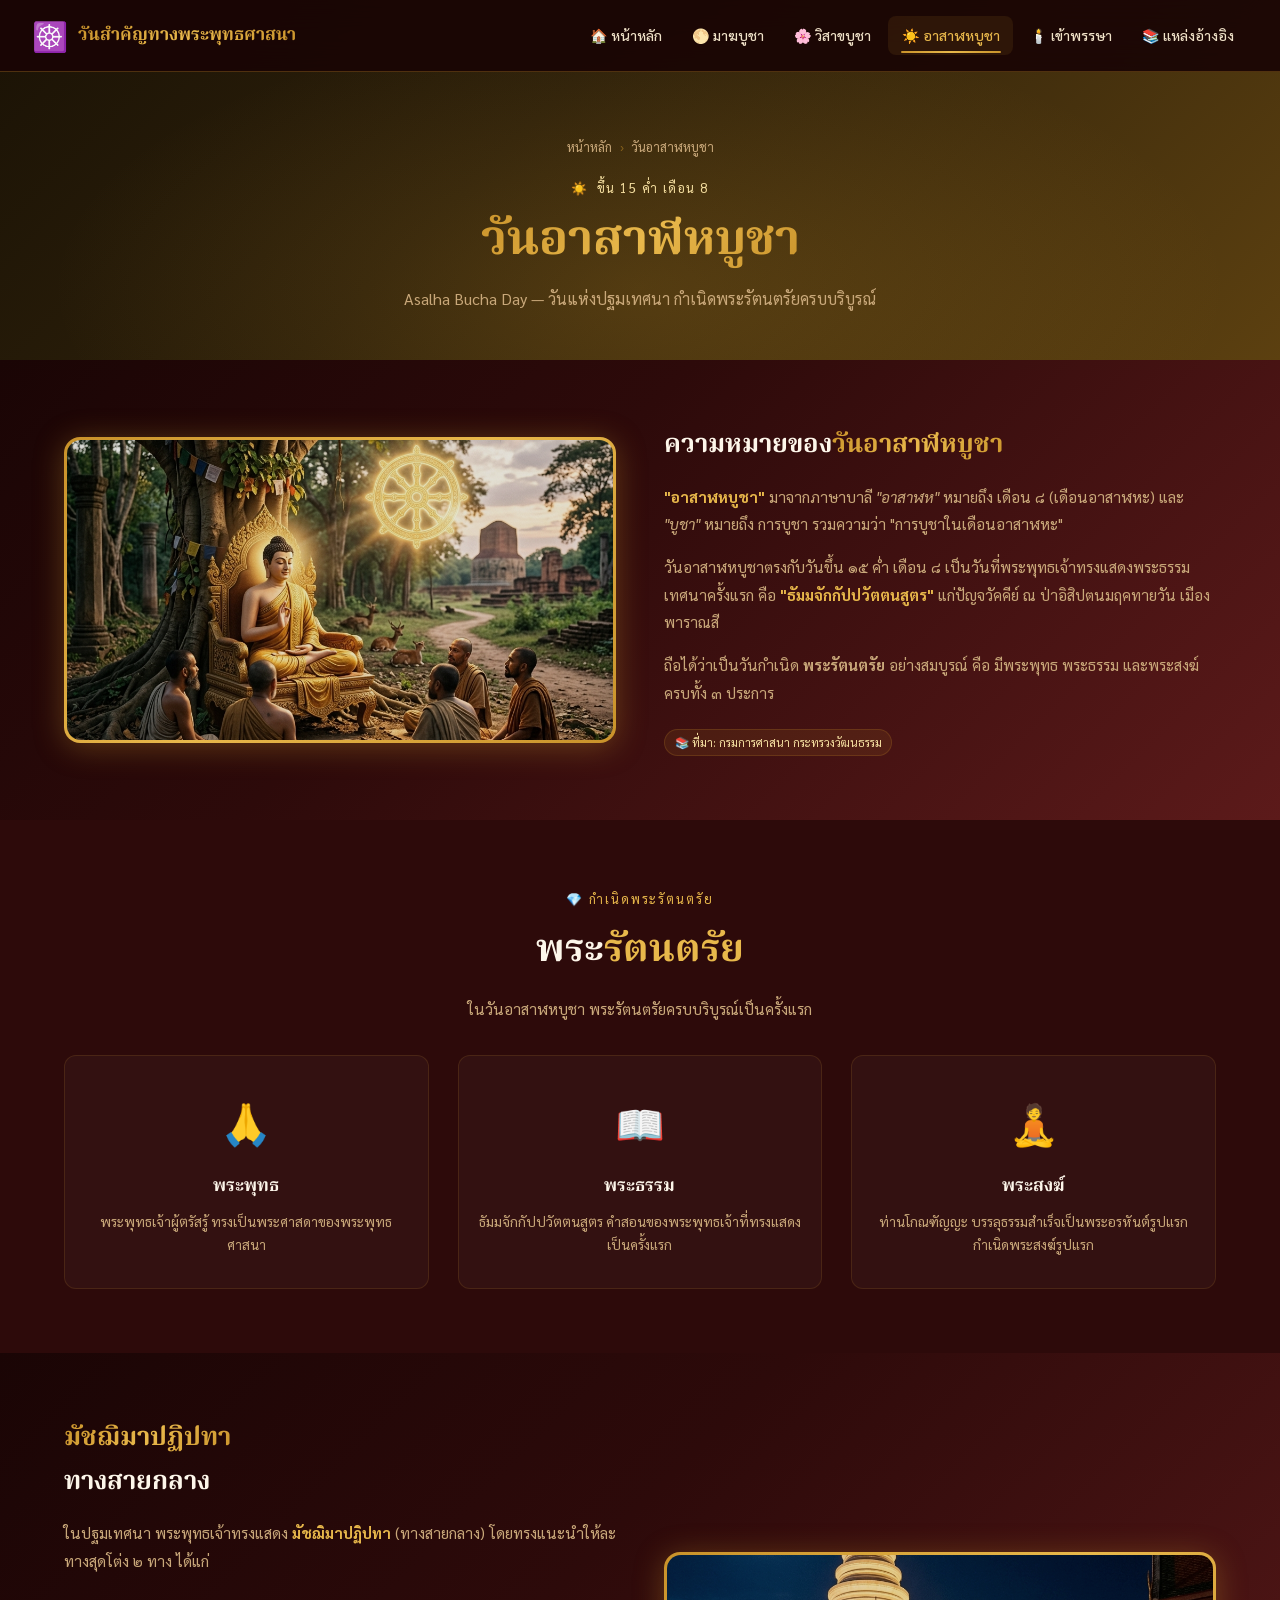
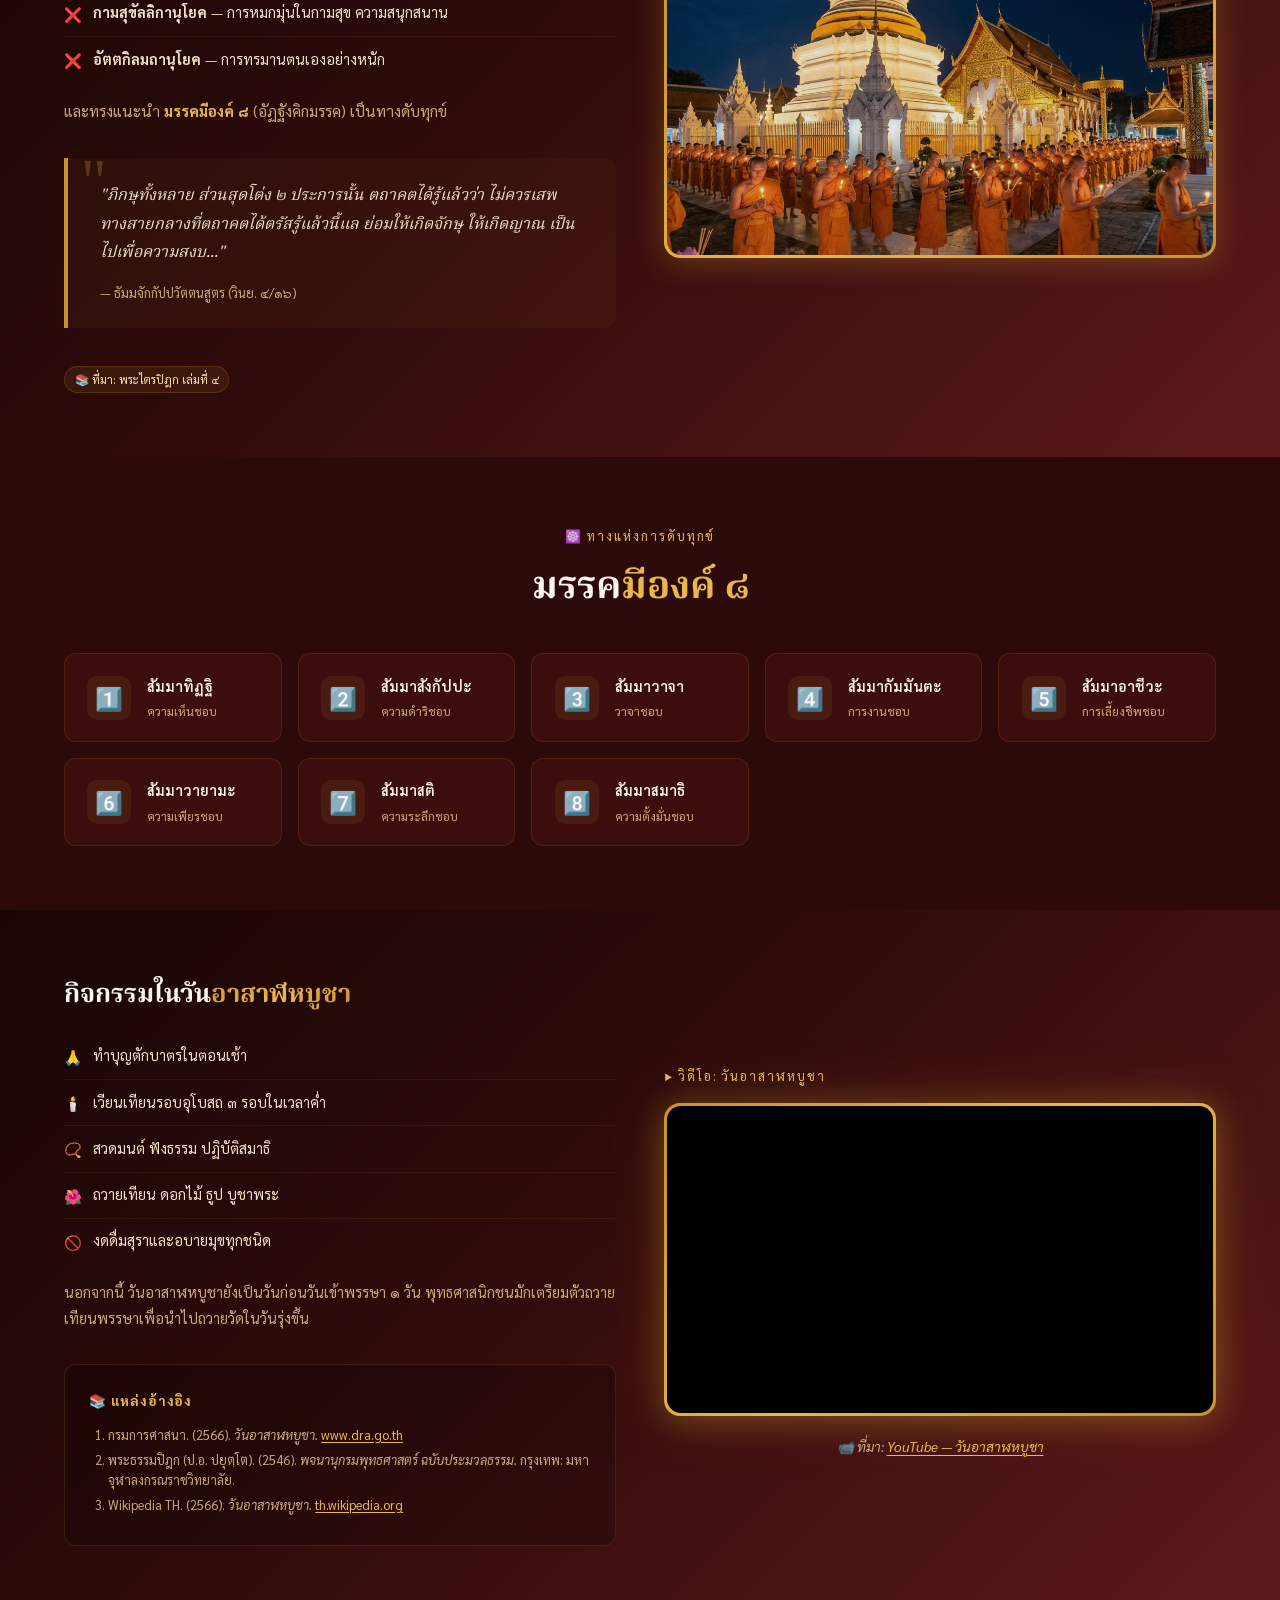
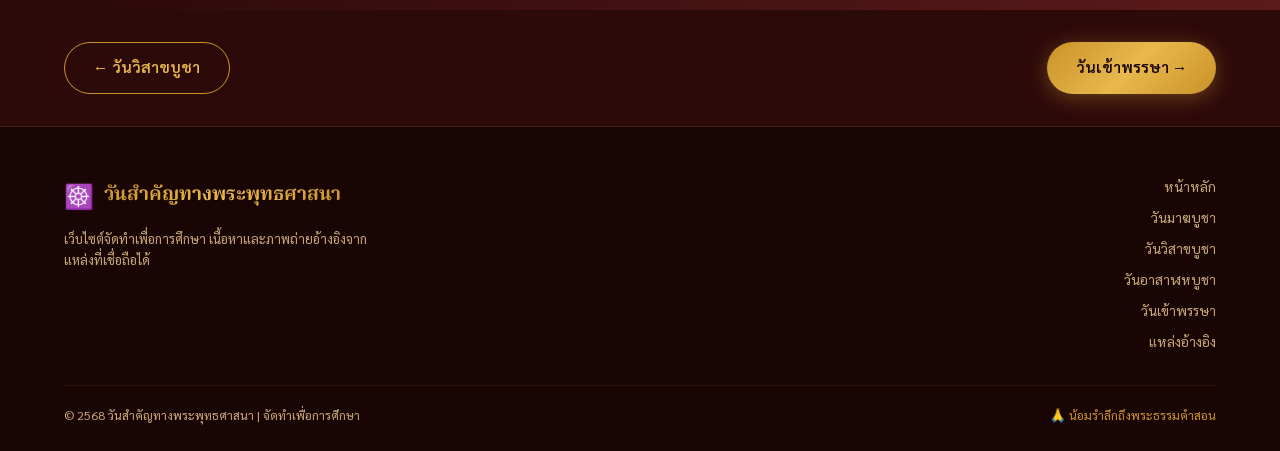
==== asalha.html @ 029b0c4a "Add files via upload" ====
<!DOCTYPE html>
<html lang="th">
<head>
  <meta charset="UTF-8" />
  <meta name="viewport" content="width=device-width, initial-scale=1.0" />
  <title>วันอาสาฬหบูชา | วันสำคัญทางพระพุทธศาสนา</title>
  <meta name="description" content="วันอาสาฬหบูชา ตรงกับวันขึ้น 15 ค่ำ เดือน 8 วันที่พระพุทธเจ้าทรงแสดงปฐมเทศนาธัมมจักกัปปวัตตนสูตร แก่ปัญจวัคคีย์" />
  <link rel="icon" href="data:image/svg+xml,<svg xmlns='http://www.w3.org/2000/svg' viewBox='0 0 100 100'><text y='.9em' font-size='90'>☀️</text></svg>" />
  <link rel="stylesheet" href="css/style.css" />
  <link rel="preconnect" href="https://fonts.googleapis.com" />
  <link rel="preconnect" href="https://fonts.gstatic.com" crossorigin />
</head>
<body>

<!-- NAVBAR -->
<nav class="navbar" role="navigation" aria-label="เมนูหลัก">
  <div class="nav-brand">
    <span class="dharma-wheel" aria-hidden="true">☸️</span>
    <span class="brand-text">วันสำคัญทางพระพุทธศาสนา</span>
  </div>
  <ul class="nav-menu" id="navMenu" role="menubar">
    <li class="nav-item" role="none"><a href="index.html" role="menuitem">🏠 หน้าหลัก</a></li>
    <li class="nav-item" role="none"><a href="makha.html" role="menuitem">🌕 มาฆบูชา</a></li>
    <li class="nav-item" role="none"><a href="visakha.html" role="menuitem">🌸 วิสาขบูชา</a></li>
    <li class="nav-item" role="none"><a href="asalha.html" role="menuitem">☀️ อาสาฬหบูชา</a></li>
    <li class="nav-item" role="none"><a href="khao-phansa.html" role="menuitem">🕯️ เข้าพรรษา</a></li>
    <li class="nav-item" role="none"><a href="references.html" role="menuitem">📚 แหล่งอ้างอิง</a></li>
  </ul>
  <button class="nav-toggle" id="navToggle" aria-label="เปิด/ปิดเมนู" aria-expanded="false" aria-controls="navMenu">
    <span></span><span></span><span></span>
  </button>
</nav>

<!-- PAGE HERO -->
<header class="page-hero" aria-label="วันอาสาฬหบูชา">
  <div class="page-hero-bg" style="background:linear-gradient(135deg,#1a1205 0%,#2d200a 40%,#5c4010 100%);"></div>
  <div class="hero-particles" aria-hidden="true"></div>
  <div class="page-hero-content">
    <nav class="breadcrumb" aria-label="เส้นทางนำทาง">
      <a href="index.html">หน้าหลัก</a>
      <span class="sep" aria-hidden="true">›</span>
      <span>วันอาสาฬหบูชา</span>
    </nav>
    <div class="page-hero-eyebrow">
      <span>☀️</span> ขึ้น 15 ค่ำ เดือน 8
    </div>
    <h1 class="page-hero-title">
      <span class="gold-text">วันอาสาฬหบูชา</span>
    </h1>
    <p class="page-hero-desc">
      Asalha Bucha Day — วันแห่งปฐมเทศนา กำเนิดพระรัตนตรัยครบบริบูรณ์
    </p>
  </div>
</header>

<main>
<!-- SECTION 1: ความหมาย -->
<section class="content-section" id="meaning" aria-labelledby="h2-meaning">
  <div class="container">
    <div class="two-col">
      <div class="content-image-frame fade-in">
        <img
          src="images/asalha.png"
          alt="พระสงฆ์วันอาสาฬหบูชา"
          loading="lazy"
        />
      </div>
      <div class="content-text fade-in">
        <h2 id="h2-meaning">ความหมายของ<span class="gold-text">วันอาสาฬหบูชา</span></h2>
        <p>
          <strong style="color:var(--gold-light);">"อาสาฬหบูชา"</strong> มาจากภาษาบาลี
          <em>"อาสาฬห"</em> หมายถึง เดือน ๘ (เดือนอาสาฬหะ) และ <em>"บูชา"</em> หมายถึง การบูชา
          รวมความว่า "การบูชาในเดือนอาสาฬหะ"
        </p>
        <p>
          วันอาสาฬหบูชาตรงกับวันขึ้น ๑๕ ค่ำ เดือน ๘ เป็นวันที่พระพุทธเจ้าทรงแสดงพระธรรมเทศนาครั้งแรก
          คือ <strong style="color:var(--gold-light);">"ธัมมจักกัปปวัตตนสูตร"</strong>
          แก่ปัญจวัคคีย์ ณ ป่าอิสิปตนมฤคทายวัน เมืองพาราณสี
        </p>
        <p>
          ถือได้ว่าเป็นวันกำเนิด <strong>พระรัตนตรัย</strong> อย่างสมบูรณ์ คือ
          มีพระพุทธ พระธรรม และพระสงฆ์ ครบทั้ง ๓ ประการ
        </p>
        <span class="source-tag">📚 ที่มา: กรมการศาสนา กระทรวงวัฒนธรรม</span>
      </div>
    </div>
  </div>
</section>

<!-- SECTION 2: รัตนตรัย -->
<section class="content-section" id="ratana" aria-labelledby="h2-ratana">
  <div class="container">
    <div class="section-header fade-in" style="margin-bottom:2rem;">
      <span class="section-eyebrow">💎 กำเนิดพระรัตนตรัย</span>
      <h2 id="h2-ratana" class="section-title">พระ<span class="accent">รัตนตรัย</span></h2>
      <p class="section-desc">ในวันอาสาฬหบูชา พระรัตนตรัยครบบริบูรณ์เป็นครั้งแรก</p>
    </div>
    <div style="display:grid;grid-template-columns:repeat(auto-fit,minmax(220px,1fr));gap:1.8rem;">
      <div class="sig-item fade-in">
        <div class="sig-icon">🙏</div>
        <h3 style="font-family:'Noto Serif Thai',serif;color:var(--cream);font-size:1.1rem;margin:0.5rem 0;">พระพุทธ</h3>
        <p style="font-size:0.85rem;color:var(--text-muted);">พระพุทธเจ้าผู้ตรัสรู้ ทรงเป็นพระศาสดาของพระพุทธศาสนา</p>
      </div>
      <div class="sig-item fade-in">
        <div class="sig-icon">📖</div>
        <h3 style="font-family:'Noto Serif Thai',serif;color:var(--cream);font-size:1.1rem;margin:0.5rem 0;">พระธรรม</h3>
        <p style="font-size:0.85rem;color:var(--text-muted);">ธัมมจักกัปปวัตตนสูตร คำสอนของพระพุทธเจ้าที่ทรงแสดงเป็นครั้งแรก</p>
      </div>
      <div class="sig-item fade-in">
        <div class="sig-icon">🧘</div>
        <h3 style="font-family:'Noto Serif Thai',serif;color:var(--cream);font-size:1.1rem;margin:0.5rem 0;">พระสงฆ์</h3>
        <p style="font-size:0.85rem;color:var(--text-muted);">ท่านโกณฑัญญะ บรรลุธรรมสำเร็จเป็นพระอรหันต์รูปแรก กำเนิดพระสงฆ์รูปแรก</p>
      </div>
    </div>
  </div>
</section>

<!-- SECTION 3: มัชฌิมาปฏิปทา -->
<section class="content-section" id="middle-path" aria-labelledby="h2-middle">
  <div class="container">
    <div class="two-col reverse">
      <div class="content-image-frame fade-in">
        <img
          src="images/makha.png"
          alt="ธัมมจักกัปปวัตตนสูตร"
          loading="lazy"
        />
      </div>
      <div class="content-text fade-in">
        <h2 id="h2-middle"><span class="gold-text">มัชฌิมาปฏิปทา</span><br/>ทางสายกลาง</h2>
        <p>
          ในปฐมเทศนา พระพุทธเจ้าทรงแสดง <strong style="color:var(--gold-light);">มัชฌิมาปฏิปทา</strong>
          (ทางสายกลาง) โดยทรงแนะนำให้ละทางสุดโต่ง ๒ ทาง ได้แก่
        </p>
        <ul class="info-list">
          <li>
            <span class="bullet">❌</span>
            <span><strong>กามสุขัลลิกานุโยค</strong> — การหมกมุ่นในกามสุข ความสนุกสนาน</span>
          </li>
          <li>
            <span class="bullet">❌</span>
            <span><strong>อัตตกิลมถานุโยค</strong> — การทรมานตนเองอย่างหนัก</span>
          </li>
        </ul>
        <p>และทรงแนะนำ <strong style="color:var(--gold-light);">มรรคมีองค์ ๘</strong> (อัฏฐังคิกมรรค) เป็นทางดับทุกข์</p>
        <div class="quote-block">
          <em>"ภิกษุทั้งหลาย ส่วนสุดโต่ง ๒ ประการนั้น ตถาคตได้รู้แล้วว่า ไม่ควรเสพ
          ทางสายกลางที่ตถาคตได้ตรัสรู้แล้วนี้แล ย่อมให้เกิดจักษุ ให้เกิดญาณ เป็นไปเพื่อความสงบ..."</em>
          <span class="quote-source">— ธัมมจักกัปปวัตตนสูตร (วินย. ๔/๑๖)</span>
        </div>
        <span class="source-tag">📚 ที่มา: พระไตรปิฎก เล่มที่ ๔</span>
      </div>
    </div>
  </div>
</section>

<!-- SECTION 4: มรรค 8 -->
<section class="content-section" id="eightfold" aria-labelledby="h2-eightfold">
  <div class="container">
    <div class="section-header fade-in" style="margin-bottom:2rem;">
      <span class="section-eyebrow">☸️ ทางแห่งการดับทุกข์</span>
      <h2 id="h2-eightfold" class="section-title">มรรค<span class="accent">มีองค์ ๘</span></h2>
    </div>
    <div style="display:grid;grid-template-columns:repeat(auto-fit,minmax(200px,1fr));gap:1rem;">
      <div class="link-card fade-in"><div class="link-icon">1️⃣</div><div class="link-info"><div class="link-title">สัมมาทิฏฐิ</div><div class="link-url">ความเห็นชอบ</div></div></div>
      <div class="link-card fade-in"><div class="link-icon">2️⃣</div><div class="link-info"><div class="link-title">สัมมาสังกัปปะ</div><div class="link-url">ความดำริชอบ</div></div></div>
      <div class="link-card fade-in"><div class="link-icon">3️⃣</div><div class="link-info"><div class="link-title">สัมมาวาจา</div><div class="link-url">วาจาชอบ</div></div></div>
      <div class="link-card fade-in"><div class="link-icon">4️⃣</div><div class="link-info"><div class="link-title">สัมมากัมมันตะ</div><div class="link-url">การงานชอบ</div></div></div>
      <div class="link-card fade-in"><div class="link-icon">5️⃣</div><div class="link-info"><div class="link-title">สัมมาอาชีวะ</div><div class="link-url">การเลี้ยงชีพชอบ</div></div></div>
      <div class="link-card fade-in"><div class="link-icon">6️⃣</div><div class="link-info"><div class="link-title">สัมมาวายามะ</div><div class="link-url">ความเพียรชอบ</div></div></div>
      <div class="link-card fade-in"><div class="link-icon">7️⃣</div><div class="link-info"><div class="link-title">สัมมาสติ</div><div class="link-url">ความระลึกชอบ</div></div></div>
      <div class="link-card fade-in"><div class="link-icon">8️⃣</div><div class="link-info"><div class="link-title">สัมมาสมาธิ</div><div class="link-url">ความตั้งมั่นชอบ</div></div></div>
    </div>
  </div>
</section>

<!-- SECTION 5: กิจกรรม + วิดีโอ -->
<section class="content-section" id="activities" aria-labelledby="h2-activities">
  <div class="container">
    <div class="two-col">
      <div class="content-text fade-in">
        <h2 id="h2-activities">กิจกรรมในวัน<span class="gold-text">อาสาฬหบูชา</span></h2>
        <ul class="info-list">
          <li><span class="bullet">🙏</span><span>ทำบุญตักบาตรในตอนเช้า</span></li>
          <li><span class="bullet">🕯️</span><span>เวียนเทียนรอบอุโบสถ ๓ รอบในเวลาค่ำ</span></li>
          <li><span class="bullet">📿</span><span>สวดมนต์ ฟังธรรม ปฏิบัติสมาธิ</span></li>
          <li><span class="bullet">🌺</span><span>ถวายเทียน ดอกไม้ ธูป บูชาพระ</span></li>
          <li><span class="bullet">🚫</span><span>งดดื่มสุราและอบายมุขทุกชนิด</span></li>
        </ul>
        <p style="color:var(--text-muted);font-size:0.9rem;margin-top:1rem;">
          นอกจากนี้ วันอาสาฬหบูชายังเป็นวันก่อนวันเข้าพรรษา ๑ วัน
          พุทธศาสนิกชนมักเตรียมตัวถวายเทียนพรรษาเพื่อนำไปถวายวัดในวันรุ่งขึ้น
        </p>
        <div class="references-box">
          <h4>📚 แหล่งอ้างอิง</h4>
          <ol>
            <li>กรมการศาสนา. (2566). <em>วันอาสาฬหบูชา.</em> <a href="https://www.dra.go.th" target="_blank">www.dra.go.th</a></li>
            <li>พระธรรมปิฎก (ป.อ. ปยุตฺโต). (2546). <em>พจนานุกรมพุทธศาสตร์ ฉบับประมวลธรรม.</em> กรุงเทพ: มหาจุฬาลงกรณราชวิทยาลัย.</li>
            <li>Wikipedia TH. (2566). <em>วันอาสาฬหบูชา.</em> <a href="https://th.wikipedia.org/wiki/วันอาสาฬหบูชา" target="_blank">th.wikipedia.org</a></li>
          </ol>
        </div>
      </div>
      <div class="fade-in">
        <div class="section-eyebrow" style="text-align:center;margin-bottom:1rem;">▶ วิดีโอ: วันอาสาฬหบูชา</div>
        <div class="video-frame-outer">
          <div class="video-frame-inner">
            <iframe
              id="asalha-video"
              src="https://www.youtube.com/embed/V_CxRFPF0Dk"
              title="วันอาสาฬหบูชา ปฐมเทศนา ธัมมจักกัปปวัตตนสูตร"
              allow="accelerometer; autoplay; clipboard-write; encrypted-media; gyroscope; picture-in-picture"
              allowfullscreen
              loading="lazy"
            ></iframe>
          </div>
        </div>
        <p class="video-caption">📹 ที่มา: <a href="https://www.youtube.com/results?search_query=วันอาสาฬหบูชา" target="_blank">YouTube — วันอาสาฬหบูชา</a></p>
      </div>
    </div>
  </div>
</section>
</main>

<!-- NAV BUTTONS -->
<div style="padding:2rem 0;background:var(--maroon-dark);">
  <div class="container" style="display:flex;justify-content:space-between;flex-wrap:wrap;gap:1rem;">
    <a href="visakha.html" class="btn btn-outline" id="btn-prev-visakha">← วันวิสาขบูชา</a>
    <a href="khao-phansa.html" class="btn btn-gold" id="btn-next-khao">วันเข้าพรรษา →</a>
  </div>
</div>

<!-- FOOTER -->
<footer class="footer" role="contentinfo">
  <div class="container">
    <div class="footer-content">
      <div class="footer-brand">
        <div class="nav-brand" style="margin-bottom:0.8rem;">
          <span style="font-size:1.5rem;">☸️</span>
          <span class="brand-text">วันสำคัญทางพระพุทธศาสนา</span>
        </div>
        <p>เว็บไซต์จัดทำเพื่อการศึกษา เนื้อหาและภาพถ่ายอ้างอิงจากแหล่งที่เชื่อถือได้</p>
      </div>
      <nav class="footer-links" aria-label="ลิงก์ท้ายหน้า">
        <a href="index.html">หน้าหลัก</a>
        <a href="makha.html">วันมาฆบูชา</a>
        <a href="visakha.html">วันวิสาขบูชา</a>
        <a href="asalha.html">วันอาสาฬหบูชา</a>
        <a href="khao-phansa.html">วันเข้าพรรษา</a>
        <a href="references.html">แหล่งอ้างอิง</a>
      </nav>
    </div>
    <div class="footer-bottom">
      <p>© 2568 วันสำคัญทางพระพุทธศาสนา | จัดทำเพื่อการศึกษา</p>
      <p style="color:var(--gold-primary);">🙏 น้อมรำลึกถึงพระธรรมคำสอน</p>
    </div>
  </div>
</footer>

<script src="js/main.js"></script>
</body>
</html>
---- css/style.css ----
/* ============================================================
   วันสำคัญทางพระพุทธศาสนา - Main Stylesheet
   Design System: Buddhist Gold & Deep Maroon Theme
   ============================================================ */

@import url('https://fonts.googleapis.com/css2?family=Sarabun:wght@300;400;500;600;700;800&family=Noto+Serif+Thai:wght@300;400;600;700&display=swap');

/* ---- CSS Variables / Design Tokens ---- */
:root {
  --gold-primary: #c9922a;
  --gold-light: #e8b84b;
  --gold-pale: #f5dfa0;
  --gold-shine: #fdefc3;
  --maroon-deep: #1a0505;
  --maroon-dark: #2d0a0a;
  --maroon-mid: #5c1a1a;
  --maroon-soft: #8b3a3a;
  --cream: #fdf6ea;
  --cream-dark: #f0e2c8;
  --text-light: #fdf6ea;
  --text-muted: #c9a87a;
  --text-dark: #1a0505;
  --shadow-gold: 0 4px 30px rgba(201, 146, 42, 0.35);
  --shadow-deep: 0 8px 40px rgba(0,0,0,0.6);
  --gradient-main: linear-gradient(135deg, #1a0505 0%, #2d0a0a 40%, #5c1a1a 100%);
  --gradient-gold: linear-gradient(135deg, #c9922a 0%, #e8b84b 50%, #c9922a 100%);
  --gradient-hero: linear-gradient(180deg, rgba(26,5,5,0.7) 0%, rgba(26,5,5,0.95) 100%);
  --border-radius: 12px;
  --transition: all 0.35s cubic-bezier(0.4, 0, 0.2, 1);
  --nav-height: 72px;
}

/* ---- Reset & Base ---- */
*, *::before, *::after { box-sizing: border-box; margin: 0; padding: 0; }

html { scroll-behavior: smooth; font-size: 16px; }

body {
  font-family: 'Sarabun', sans-serif;
  background: var(--maroon-deep);
  color: var(--text-light);
  line-height: 1.7;
  overflow-x: hidden;
}

a { text-decoration: none; color: inherit; transition: var(--transition); }
img { max-width: 100%; height: auto; display: block; }
ul { list-style: none; }

/* ---- Scrollbar ---- */
::-webkit-scrollbar { width: 8px; }
::-webkit-scrollbar-track { background: var(--maroon-dark); }
::-webkit-scrollbar-thumb { background: var(--gold-primary); border-radius: 4px; }
::-webkit-scrollbar-thumb:hover { background: var(--gold-light); }

/* ============================================================
   NAVBAR
   ============================================================ */
.navbar {
  position: fixed;
  top: 0; left: 0; right: 0;
  height: var(--nav-height);
  z-index: 1000;
  background: rgba(26, 5, 5, 0.92);
  backdrop-filter: blur(16px);
  border-bottom: 1px solid rgba(201, 146, 42, 0.3);
  display: flex;
  align-items: center;
  padding: 0 2rem;
  transition: var(--transition);
}

.navbar.scrolled {
  background: rgba(20, 3, 3, 0.98);
  box-shadow: 0 4px 20px rgba(0,0,0,0.5);
}

.nav-brand {
  display: flex;
  align-items: center;
  gap: 0.6rem;
  margin-right: auto;
}

.nav-brand .dharma-wheel {
  font-size: 1.8rem;
  animation: spinWheel 12s linear infinite;
  display: inline-block;
}

@keyframes spinWheel {
  from { transform: rotate(0deg); }
  to   { transform: rotate(360deg); }
}

.nav-brand .brand-text {
  font-family: 'Noto Serif Thai', serif;
  font-size: 1.1rem;
  font-weight: 700;
  background: var(--gradient-gold);
  -webkit-background-clip: text;
  -webkit-text-fill-color: transparent;
  background-clip: text;
  white-space: nowrap;
}

.nav-menu {
  display: flex;
  align-items: center;
  gap: 0.2rem;
}

.nav-item a {
  display: flex;
  align-items: center;
  gap: 0.4rem;
  padding: 0.5rem 0.85rem;
  border-radius: 8px;
  font-size: 0.88rem;
  font-weight: 500;
  color: var(--cream-dark);
  position: relative;
  white-space: nowrap;
}

.nav-item a::after {
  content: '';
  position: absolute;
  bottom: 2px; left: 50%; right: 50%;
  height: 2px;
  background: var(--gradient-gold);
  border-radius: 2px;
  transition: var(--transition);
}

.nav-item a:hover, .nav-item a.active {
  color: var(--gold-light);
  background: rgba(201, 146, 42, 0.1);
}

.nav-item a:hover::after, .nav-item a.active::after {
  left: 10%; right: 10%;
}

/* Hamburger */
.nav-toggle {
  display: none;
  flex-direction: column;
  gap: 5px;
  cursor: pointer;
  padding: 4px;
  margin-left: 1rem;
}
.nav-toggle span {
  display: block;
  width: 24px; height: 2px;
  background: var(--gold-light);
  border-radius: 2px;
  transition: var(--transition);
}

/* ============================================================
   HERO SECTION
   ============================================================ */
.hero {
  min-height: 100vh;
  display: flex;
  flex-direction: column;
  align-items: center;
  justify-content: center;
  position: relative;
  overflow: hidden;
  padding-top: var(--nav-height);
  text-align: center;
}

.hero-bg {
  position: absolute;
  inset: 0;
  background: var(--gradient-main);
  z-index: 0;
}

/* Animated lotus petals background */
.hero-particles {
  position: absolute;
  inset: 0;
  overflow: hidden;
  pointer-events: none;
  z-index: 1;
}

.particle {
  position: absolute;
  font-size: 1.2rem;
  opacity: 0;
  animation: floatParticle linear infinite;
}

@keyframes floatParticle {
  0%   { opacity: 0; transform: translateY(100vh) rotate(0deg); }
  10%  { opacity: 0.6; }
  90%  { opacity: 0.3; }
  100% { opacity: 0; transform: translateY(-10vh) rotate(360deg); }
}

/* Gold glow rings */
.hero-glow {
  position: absolute;
  top: 50%; left: 50%;
  transform: translate(-50%, -50%);
  width: 600px; height: 600px;
  border-radius: 50%;
  background: radial-gradient(circle, rgba(201,146,42,0.15) 0%, transparent 70%);
  animation: pulseGlow 4s ease-in-out infinite;
  z-index: 1;
}

@keyframes pulseGlow {
  0%, 100% { transform: translate(-50%,-50%) scale(1); opacity: 0.7; }
  50%       { transform: translate(-50%,-50%) scale(1.15); opacity: 1; }
}

.hero-content {
  position: relative;
  z-index: 2;
  max-width: 820px;
  padding: 2rem 1.5rem;
}

.hero-badge {
  display: inline-flex;
  align-items: center;
  gap: 0.5rem;
  padding: 0.4rem 1.2rem;
  background: rgba(201,146,42,0.15);
  border: 1px solid rgba(201,146,42,0.4);
  border-radius: 50px;
  font-size: 0.82rem;
  color: var(--gold-pale);
  margin-bottom: 1.5rem;
  letter-spacing: 0.08em;
  animation: fadeInDown 1s ease both;
}

.hero-title {
  font-family: 'Noto Serif Thai', serif;
  font-size: clamp(2rem, 5vw, 3.8rem);
  font-weight: 700;
  line-height: 1.2;
  margin-bottom: 1rem;
  animation: fadeInUp 1s ease 0.2s both;
}

.hero-title .gold-text {
  background: var(--gradient-gold);
  -webkit-background-clip: text;
  -webkit-text-fill-color: transparent;
  background-clip: text;
}

.hero-subtitle {
  font-size: 1.1rem;
  color: var(--cream-dark);
  max-width: 600px;
  margin: 0 auto 2rem;
  opacity: 0.9;
  animation: fadeInUp 1s ease 0.4s both;
}

.hero-cta {
  display: flex;
  gap: 1rem;
  justify-content: center;
  flex-wrap: wrap;
  animation: fadeInUp 1s ease 0.6s both;
}

.btn {
  display: inline-flex;
  align-items: center;
  gap: 0.5rem;
  padding: 0.75rem 1.8rem;
  border-radius: 50px;
  font-size: 0.95rem;
  font-weight: 600;
  cursor: pointer;
  border: none;
  transition: var(--transition);
  font-family: 'Sarabun', sans-serif;
}

.btn-gold {
  background: var(--gradient-gold);
  color: var(--maroon-deep);
  box-shadow: 0 4px 20px rgba(201,146,42,0.4);
}

.btn-gold:hover {
  transform: translateY(-3px);
  box-shadow: 0 8px 30px rgba(201,146,42,0.6);
}

.btn-outline {
  background: transparent;
  color: var(--gold-light);
  border: 1.5px solid var(--gold-primary);
}

.btn-outline:hover {
  background: rgba(201,146,42,0.15);
  transform: translateY(-3px);
}

/* ============================================================
   VIDEO SECTION
   ============================================================ */
.video-section {
  padding: 4rem 0;
  background: linear-gradient(180deg, var(--maroon-deep) 0%, var(--maroon-dark) 100%);
  position: relative;
}

.video-section::before {
  content: '';
  display: block;
  width: 100%; height: 1px;
  background: linear-gradient(90deg, transparent, var(--gold-primary), transparent);
  margin-bottom: 3rem;
}

.section-header {
  text-align: center;
  margin-bottom: 2.5rem;
}

.section-eyebrow {
  display: inline-block;
  font-size: 0.8rem;
  letter-spacing: 0.15em;
  color: var(--gold-light);
  text-transform: uppercase;
  margin-bottom: 0.6rem;
}

.section-title {
  font-family: 'Noto Serif Thai', serif;
  font-size: clamp(1.5rem, 3.5vw, 2.4rem);
  font-weight: 700;
  color: var(--cream);
}

.section-title .accent { color: var(--gold-light); }

.section-desc {
  margin-top: 0.8rem;
  color: var(--text-muted);
  font-size: 0.95rem;
  max-width: 500px;
  margin-left: auto;
  margin-right: auto;
}

.video-frame-wrapper {
  max-width: 900px;
  margin: 0 auto;
  padding: 0 1.5rem;
}

.video-frame-outer {
  background: var(--gradient-gold);
  padding: 3px;
  border-radius: 16px;
  box-shadow: var(--shadow-gold), 0 0 60px rgba(201,146,42,0.2);
}

.video-frame-inner {
  background: #000;
  border-radius: 14px;
  overflow: hidden;
  position: relative;
  padding-bottom: 56.25%;
  height: 0;
}

.video-frame-inner iframe {
  position: absolute;
  top: 0; left: 0;
  width: 100%; height: 100%;
  border: none;
}

.video-caption {
  text-align: center;
  margin-top: 1.2rem;
  font-size: 0.85rem;
  color: var(--text-muted);
  font-style: italic;
}

.video-caption a {
  color: var(--gold-light);
  text-decoration: underline;
  text-underline-offset: 3px;
}

/* ============================================================
   DAYS OVERVIEW CARDS
   ============================================================ */
.days-section {
  padding: 5rem 0;
  background: var(--maroon-dark);
  position: relative;
}

.days-section::before {
  content: '';
  display: block;
  width: 100%; height: 1px;
  background: linear-gradient(90deg, transparent, var(--gold-primary), transparent);
  position: absolute;
  top: 0; left: 0;
}

.container {
  max-width: 1200px;
  margin: 0 auto;
  padding: 0 1.5rem;
}

.cards-grid {
  display: grid;
  grid-template-columns: repeat(auto-fit, minmax(260px, 1fr));
  gap: 1.8rem;
  margin-top: 1rem;
}

.day-card {
  background: linear-gradient(145deg, rgba(92,26,26,0.5) 0%, rgba(45,10,10,0.8) 100%);
  border: 1px solid rgba(201,146,42,0.2);
  border-radius: var(--border-radius);
  overflow: hidden;
  transition: var(--transition);
  cursor: pointer;
  display: flex;
  flex-direction: column;
  position: relative;
}

.day-card::before {
  content: '';
  position: absolute;
  inset: 0;
  background: linear-gradient(135deg, rgba(201,146,42,0.08) 0%, transparent 60%);
  border-radius: var(--border-radius);
  opacity: 0;
  transition: var(--transition);
}

.day-card:hover {
  transform: translateY(-6px);
  border-color: rgba(201,146,42,0.5);
  box-shadow: 0 12px 40px rgba(0,0,0,0.5), var(--shadow-gold);
}

.day-card:hover::before { opacity: 1; }

.card-icon-area {
  height: 160px;
  display: flex;
  align-items: center;
  justify-content: center;
  position: relative;
  overflow: hidden;
}

.card-icon-area img {
  width: 100%; height: 100%;
  object-fit: cover;
  transition: transform 0.5s ease;
  filter: brightness(0.75) saturate(0.9);
}

.day-card:hover .card-icon-area img {
  transform: scale(1.06);
  filter: brightness(0.85) saturate(1);
}

.card-icon-area .icon-overlay {
  position: absolute;
  bottom: 0; left: 0; right: 0;
  height: 50%;
  background: linear-gradient(0deg, rgba(26,5,5,0.9) 0%, transparent 100%);
}

.card-icon-area .card-emoji {
  position: absolute;
  font-size: 3rem;
  top: 50%; left: 50%;
  transform: translate(-50%,-50%);
  filter: drop-shadow(0 2px 8px rgba(0,0,0,0.5));
  animation: floatEmoji 3s ease-in-out infinite;
}

@keyframes floatEmoji {
  0%, 100% { transform: translate(-50%,-50%) translateY(0); }
  50%       { transform: translate(-50%,-50%) translateY(-8px); }
}

.card-body {
  padding: 1.4rem 1.5rem 1.5rem;
  flex: 1;
  display: flex;
  flex-direction: column;
}

.card-date-badge {
  display: inline-block;
  font-size: 0.72rem;
  padding: 0.2rem 0.7rem;
  background: rgba(201,146,42,0.15);
  border: 1px solid rgba(201,146,42,0.3);
  border-radius: 50px;
  color: var(--gold-pale);
  letter-spacing: 0.06em;
  margin-bottom: 0.7rem;
}

.card-title {
  font-family: 'Noto Serif Thai', serif;
  font-size: 1.25rem;
  font-weight: 700;
  color: var(--cream);
  margin-bottom: 0.5rem;
}

.card-sub {
  font-size: 0.82rem;
  color: var(--gold-light);
  margin-bottom: 0.8rem;
  opacity: 0.85;
}

.card-desc {
  font-size: 0.88rem;
  color: var(--text-muted);
  line-height: 1.6;
  flex: 1;
}

.card-link {
  display: inline-flex;
  align-items: center;
  gap: 0.4rem;
  margin-top: 1.2rem;
  font-size: 0.85rem;
  font-weight: 600;
  color: var(--gold-light);
  border-top: 1px solid rgba(201,146,42,0.15);
  padding-top: 1rem;
  transition: var(--transition);
}

.card-link:hover { gap: 0.7rem; color: var(--gold-shine); }

/* ============================================================
   SIGNIFICANCE SECTION
   ============================================================ */
.significance-section {
  padding: 5rem 0;
  background: var(--gradient-main);
  position: relative;
}

.significance-section::before {
  content: '';
  display: block;
  width: 100%; height: 1px;
  background: linear-gradient(90deg, transparent, var(--gold-primary), transparent);
  position: absolute;
  top: 0; left: 0;
}

.sig-grid {
  display: grid;
  grid-template-columns: repeat(auto-fit, minmax(200px, 1fr));
  gap: 1.5rem;
  margin-top: 1rem;
}

.sig-item {
  text-align: center;
  padding: 2rem 1rem;
  background: rgba(255,255,255,0.03);
  border: 1px solid rgba(201,146,42,0.15);
  border-radius: var(--border-radius);
  transition: var(--transition);
}

.sig-item:hover {
  background: rgba(201,146,42,0.06);
  border-color: rgba(201,146,42,0.35);
  transform: translateY(-4px);
}

.sig-icon { font-size: 2.5rem; margin-bottom: 1rem; }
.sig-number {
  font-family: 'Noto Serif Thai', serif;
  font-size: 2rem;
  font-weight: 700;
  background: var(--gradient-gold);
  -webkit-background-clip: text;
  -webkit-text-fill-color: transparent;
  background-clip: text;
}
.sig-label { font-size: 0.9rem; color: var(--text-muted); margin-top: 0.3rem; }

/* ============================================================
   EXTERNAL LINKS SECTION
   ============================================================ */
.links-section {
  padding: 5rem 0;
  background: var(--maroon-dark);
}

.links-grid {
  display: grid;
  grid-template-columns: repeat(auto-fit, minmax(240px, 1fr));
  gap: 1.2rem;
  margin-top: 1rem;
}

.link-card {
  display: flex;
  align-items: center;
  gap: 1rem;
  padding: 1.2rem 1.4rem;
  background: rgba(92,26,26,0.3);
  border: 1px solid rgba(201,146,42,0.15);
  border-radius: var(--border-radius);
  transition: var(--transition);
  color: var(--cream-dark);
}

.link-card:hover {
  background: rgba(201,146,42,0.08);
  border-color: rgba(201,146,42,0.4);
  transform: translateX(6px);
  color: var(--cream);
}

.link-card .link-icon {
  width: 44px; height: 44px;
  border-radius: 10px;
  display: flex;
  align-items: center;
  justify-content: center;
  font-size: 1.4rem;
  flex-shrink: 0;
  background: rgba(201,146,42,0.1);
}

.link-card .link-info { flex: 1; min-width: 0; }
.link-card .link-title { font-size: 0.9rem; font-weight: 600; color: var(--cream); }
.link-card .link-url { font-size: 0.75rem; color: var(--text-muted); margin-top: 0.2rem; white-space: nowrap; overflow: hidden; text-overflow: ellipsis; }
.link-card .link-arrow { color: var(--gold-light); font-size: 1rem; transition: var(--transition); }
.link-card:hover .link-arrow { transform: translateX(4px); }

/* ============================================================
   FOOTER
   ============================================================ */
.footer {
  background: var(--maroon-deep);
  border-top: 1px solid rgba(201,146,42,0.2);
  padding: 3rem 0 1.5rem;
}

.footer-content {
  display: grid;
  grid-template-columns: 1fr auto;
  gap: 2rem;
  align-items: start;
  margin-bottom: 2rem;
}

.footer-brand .brand-text {
  font-family: 'Noto Serif Thai', serif;
  font-size: 1.2rem;
  font-weight: 700;
  background: var(--gradient-gold);
  -webkit-background-clip: text;
  -webkit-text-fill-color: transparent;
  background-clip: text;
}

.footer-brand p {
  font-size: 0.82rem;
  color: var(--text-muted);
  margin-top: 0.5rem;
  max-width: 320px;
  line-height: 1.6;
}

.footer-links { display: flex; flex-direction: column; gap: 0.5rem; align-items: flex-end; }
.footer-links a {
  font-size: 0.85rem;
  color: var(--text-muted);
  transition: var(--transition);
}
.footer-links a:hover { color: var(--gold-light); }

.footer-bottom {
  border-top: 1px solid rgba(201,146,42,0.1);
  padding-top: 1.2rem;
  display: flex;
  justify-content: space-between;
  align-items: center;
  flex-wrap: wrap;
  gap: 0.5rem;
}

.footer-bottom p { font-size: 0.78rem; color: var(--text-muted); }

/* ============================================================
   INNER PAGE HERO
   ============================================================ */
.page-hero {
  min-height: 40vh;
  display: flex;
  align-items: flex-end;
  justify-content: center;
  padding: calc(var(--nav-height) + 2rem) 1.5rem 3rem;
  position: relative;
  overflow: hidden;
  text-align: center;
}

.page-hero-bg {
  position: absolute;
  inset: 0;
  background: var(--gradient-main);
  z-index: 0;
}

.page-hero-bg.with-image {
  background-size: cover;
  background-position: center;
  background-repeat: no-repeat;
}

.page-hero-bg::after {
  content: '';
  position: absolute;
  inset: 0;
  background: radial-gradient(ellipse at 50% 80%, rgba(201,146,42,0.18) 0%, transparent 65%);
}

/* Card images always fill properly */
.card-icon-area img {
  width: 100%;
  height: 100%;
  object-fit: cover;
  object-position: center;
}

.page-hero-content {
  position: relative;
  z-index: 2;
}

.page-hero-eyebrow {
  display: inline-flex;
  align-items: center;
  gap: 0.5rem;
  font-size: 0.8rem;
  letter-spacing: 0.12em;
  color: var(--gold-pale);
  text-transform: uppercase;
  margin-bottom: 0.8rem;
}

.page-hero-title {
  font-family: 'Noto Serif Thai', serif;
  font-size: clamp(1.8rem, 4vw, 3rem);
  font-weight: 700;
  line-height: 1.25;
  margin-bottom: 0.8rem;
}

.page-hero-title .gold-text {
  background: var(--gradient-gold);
  -webkit-background-clip: text;
  -webkit-text-fill-color: transparent;
  background-clip: text;
}

.page-hero-desc {
  font-size: 1rem;
  color: var(--text-muted);
  max-width: 560px;
  margin: 0 auto;
}

/* ============================================================
   CONTENT SECTIONS (Inner Pages)
   ============================================================ */
.content-section {
  padding: 4rem 0;
}

.content-section:nth-child(even) { background: var(--maroon-dark); }
.content-section:nth-child(odd) { background: var(--gradient-main); }

.content-section .section-divider {
  width: 80px; height: 3px;
  background: var(--gradient-gold);
  margin: 1rem auto 0;
  border-radius: 3px;
}

.two-col {
  display: grid;
  grid-template-columns: 1fr 1fr;
  gap: 3rem;
  align-items: center;
}

.two-col.reverse { direction: rtl; }
.two-col.reverse > * { direction: ltr; }

.content-image-frame {
  background: var(--gradient-gold);
  padding: 3px;
  border-radius: 16px;
  box-shadow: var(--shadow-gold);
}

.content-image-frame img {
  border-radius: 14px;
  width: 100%;
  height: 300px;
  object-fit: cover;
  filter: saturate(0.9) brightness(0.9);
}

.content-text h2 {
  font-family: 'Noto Serif Thai', serif;
  font-size: 1.6rem;
  color: var(--cream);
  margin-bottom: 1rem;
}

.content-text h2 .gold-text {
  background: var(--gradient-gold);
  -webkit-background-clip: text;
  -webkit-text-fill-color: transparent;
  background-clip: text;
}

.content-text p {
  color: var(--text-muted);
  font-size: 0.95rem;
  margin-bottom: 1rem;
  line-height: 1.8;
}

.info-list { margin: 1rem 0; }
.info-list li {
  display: flex;
  align-items: flex-start;
  gap: 0.7rem;
  padding: 0.6rem 0;
  border-bottom: 1px solid rgba(201,146,42,0.1);
  font-size: 0.9rem;
  color: var(--cream-dark);
}
.info-list li:last-child { border-bottom: none; }
.info-list li .bullet { color: var(--gold-light); flex-shrink: 0; margin-top: 0.1rem; }

/* ============================================================
   TIMELINE
   ============================================================ */
.timeline {
  position: relative;
  padding-left: 2.5rem;
  margin-top: 1rem;
}

.timeline::before {
  content: '';
  position: absolute;
  left: 10px; top: 0; bottom: 0;
  width: 2px;
  background: linear-gradient(180deg, var(--gold-primary), transparent);
}

.timeline-item {
  position: relative;
  margin-bottom: 2rem;
  animation: fadeInLeft 0.6s ease both;
}

@keyframes fadeInLeft {
  from { opacity: 0; transform: translateX(-20px); }
  to   { opacity: 1; transform: translateX(0); }
}

.timeline-dot {
  position: absolute;
  left: -2.5rem;
  top: 0.3rem;
  width: 16px; height: 16px;
  border-radius: 50%;
  background: var(--gradient-gold);
  border: 2px solid var(--maroon-dark);
  box-shadow: 0 0 12px rgba(201,146,42,0.5);
}

.timeline-time {
  font-size: 0.75rem;
  color: var(--gold-light);
  letter-spacing: 0.08em;
  margin-bottom: 0.3rem;
}

.timeline-content h3 {
  font-family: 'Noto Serif Thai', serif;
  font-size: 1rem;
  color: var(--cream);
  margin-bottom: 0.3rem;
}

.timeline-content p {
  font-size: 0.85rem;
  color: var(--text-muted);
  line-height: 1.6;
}

/* ============================================================
   QUOTE BLOCK
   ============================================================ */
.quote-block {
  margin: 2rem 0;
  padding: 1.5rem 2rem;
  border-left: 4px solid var(--gold-primary);
  background: rgba(201,146,42,0.05);
  border-radius: 0 12px 12px 0;
  font-family: 'Noto Serif Thai', serif;
  font-size: 1rem;
  color: var(--cream-dark);
  line-height: 1.8;
  position: relative;
}

.quote-block::before {
  content: '"';
  font-size: 4rem;
  color: var(--gold-primary);
  opacity: 0.3;
  position: absolute;
  top: -0.5rem; left: 0.8rem;
  line-height: 1;
  font-family: serif;
}

.quote-block .quote-source {
  display: block;
  margin-top: 0.8rem;
  font-size: 0.8rem;
  color: var(--text-muted);
  font-family: 'Sarabun', sans-serif;
}

/* ============================================================
   REFERENCE / SOURCE TAGS
   ============================================================ */
.source-tag {
  display: inline-flex;
  align-items: center;
  gap: 0.3rem;
  font-size: 0.72rem;
  padding: 0.15rem 0.6rem;
  background: rgba(201,146,42,0.1);
  border: 1px solid rgba(201,146,42,0.2);
  border-radius: 50px;
  color: var(--gold-pale);
  margin-top: 0.4rem;
}

.references-box {
  margin-top: 2rem;
  padding: 1.5rem;
  background: rgba(0,0,0,0.2);
  border: 1px solid rgba(201,146,42,0.15);
  border-radius: var(--border-radius);
}

.references-box h4 {
  font-size: 0.85rem;
  color: var(--gold-light);
  margin-bottom: 0.8rem;
  letter-spacing: 0.06em;
}

.references-box ol {
  list-style: decimal;
  padding-left: 1.2rem;
}

.references-box li {
  font-size: 0.8rem;
  color: var(--text-muted);
  margin-bottom: 0.4rem;
  line-height: 1.5;
}

.references-box li a {
  color: var(--gold-light);
  text-decoration: underline;
  text-underline-offset: 2px;
}

/* ============================================================
   ANIMATIONS
   ============================================================ */
@keyframes fadeInDown {
  from { opacity: 0; transform: translateY(-20px); }
  to   { opacity: 1; transform: translateY(0); }
}

@keyframes fadeInUp {
  from { opacity: 0; transform: translateY(30px); }
  to   { opacity: 1; transform: translateY(0); }
}

.fade-in {
  opacity: 0;
  transform: translateY(24px);
  transition: opacity 0.7s ease, transform 0.7s ease;
}

.fade-in.visible {
  opacity: 1;
  transform: translateY(0);
}

/* ============================================================
   BREADCRUMB
   ============================================================ */
.breadcrumb {
  display: flex;
  align-items: center;
  gap: 0.5rem;
  font-size: 0.8rem;
  color: var(--text-muted);
  margin-bottom: 1rem;
  justify-content: center;
}
.breadcrumb a:hover { color: var(--gold-light); }
.breadcrumb .sep { color: var(--gold-primary); opacity: 0.5; }

/* ============================================================
   GOLD DIVIDER
   ============================================================ */
.gold-divider {
  width: 100%; height: 1px;
  background: linear-gradient(90deg, transparent, var(--gold-primary), transparent);
  margin: 1rem 0;
}

/* ============================================================
   RESPONSIVE
   ============================================================ */
@media (max-width: 900px) {
  .two-col {
    grid-template-columns: 1fr;
    gap: 2rem;
  }
  .two-col.reverse { direction: ltr; }
}

@media (max-width: 768px) {
  .nav-menu {
    display: none;
    flex-direction: column;
    position: absolute;
    top: var(--nav-height);
    left: 0; right: 0;
    background: rgba(20,3,3,0.98);
    backdrop-filter: blur(16px);
    padding: 1rem;
    border-bottom: 1px solid rgba(201,146,42,0.2);
    gap: 0.2rem;
  }

  .nav-menu.open { display: flex; }
  .nav-toggle { display: flex; }

  .footer-content { grid-template-columns: 1fr; }
  .footer-links { align-items: flex-start; }

  .hero-title { font-size: 2rem; }
  .cards-grid { grid-template-columns: 1fr; }
}

@media (max-width: 480px) {
  :root { --nav-height: 60px; }
  .container { padding: 0 1rem; }
  .btn { padding: 0.65rem 1.3rem; font-size: 0.88rem; }
}
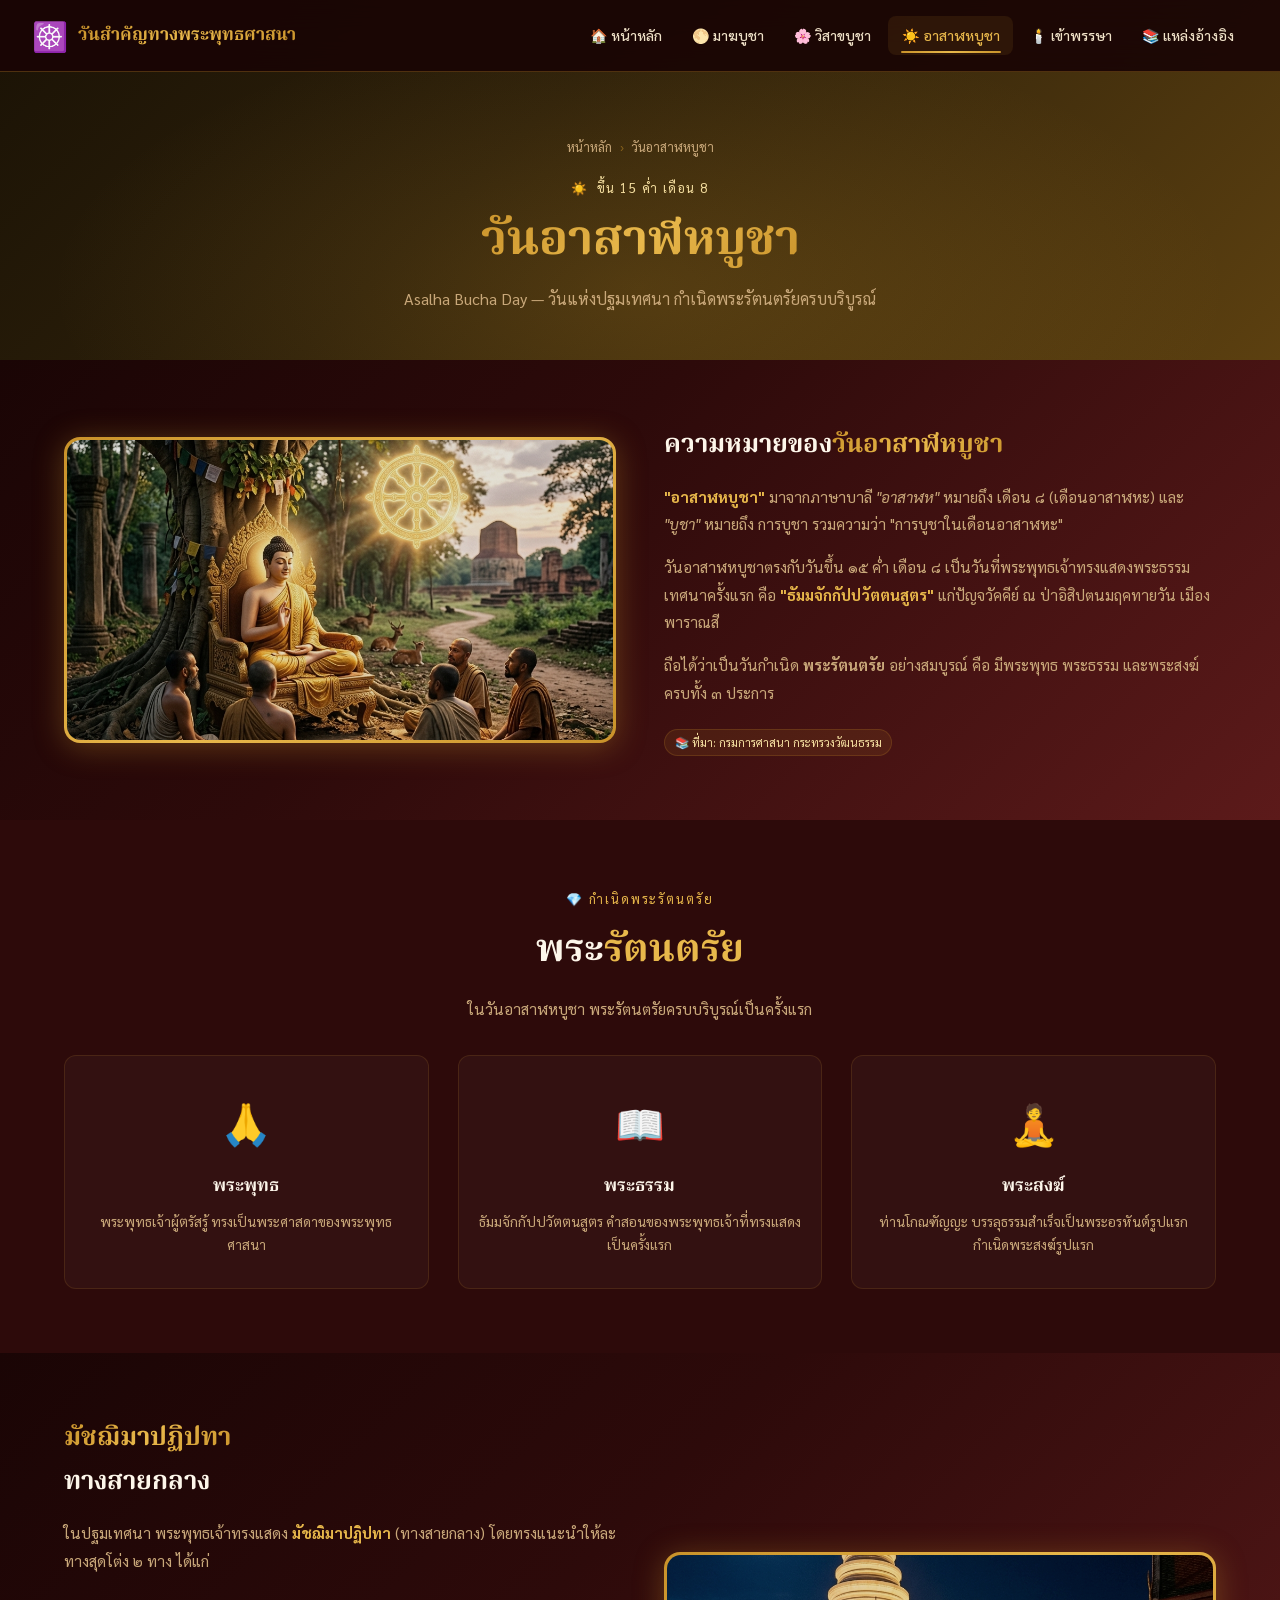
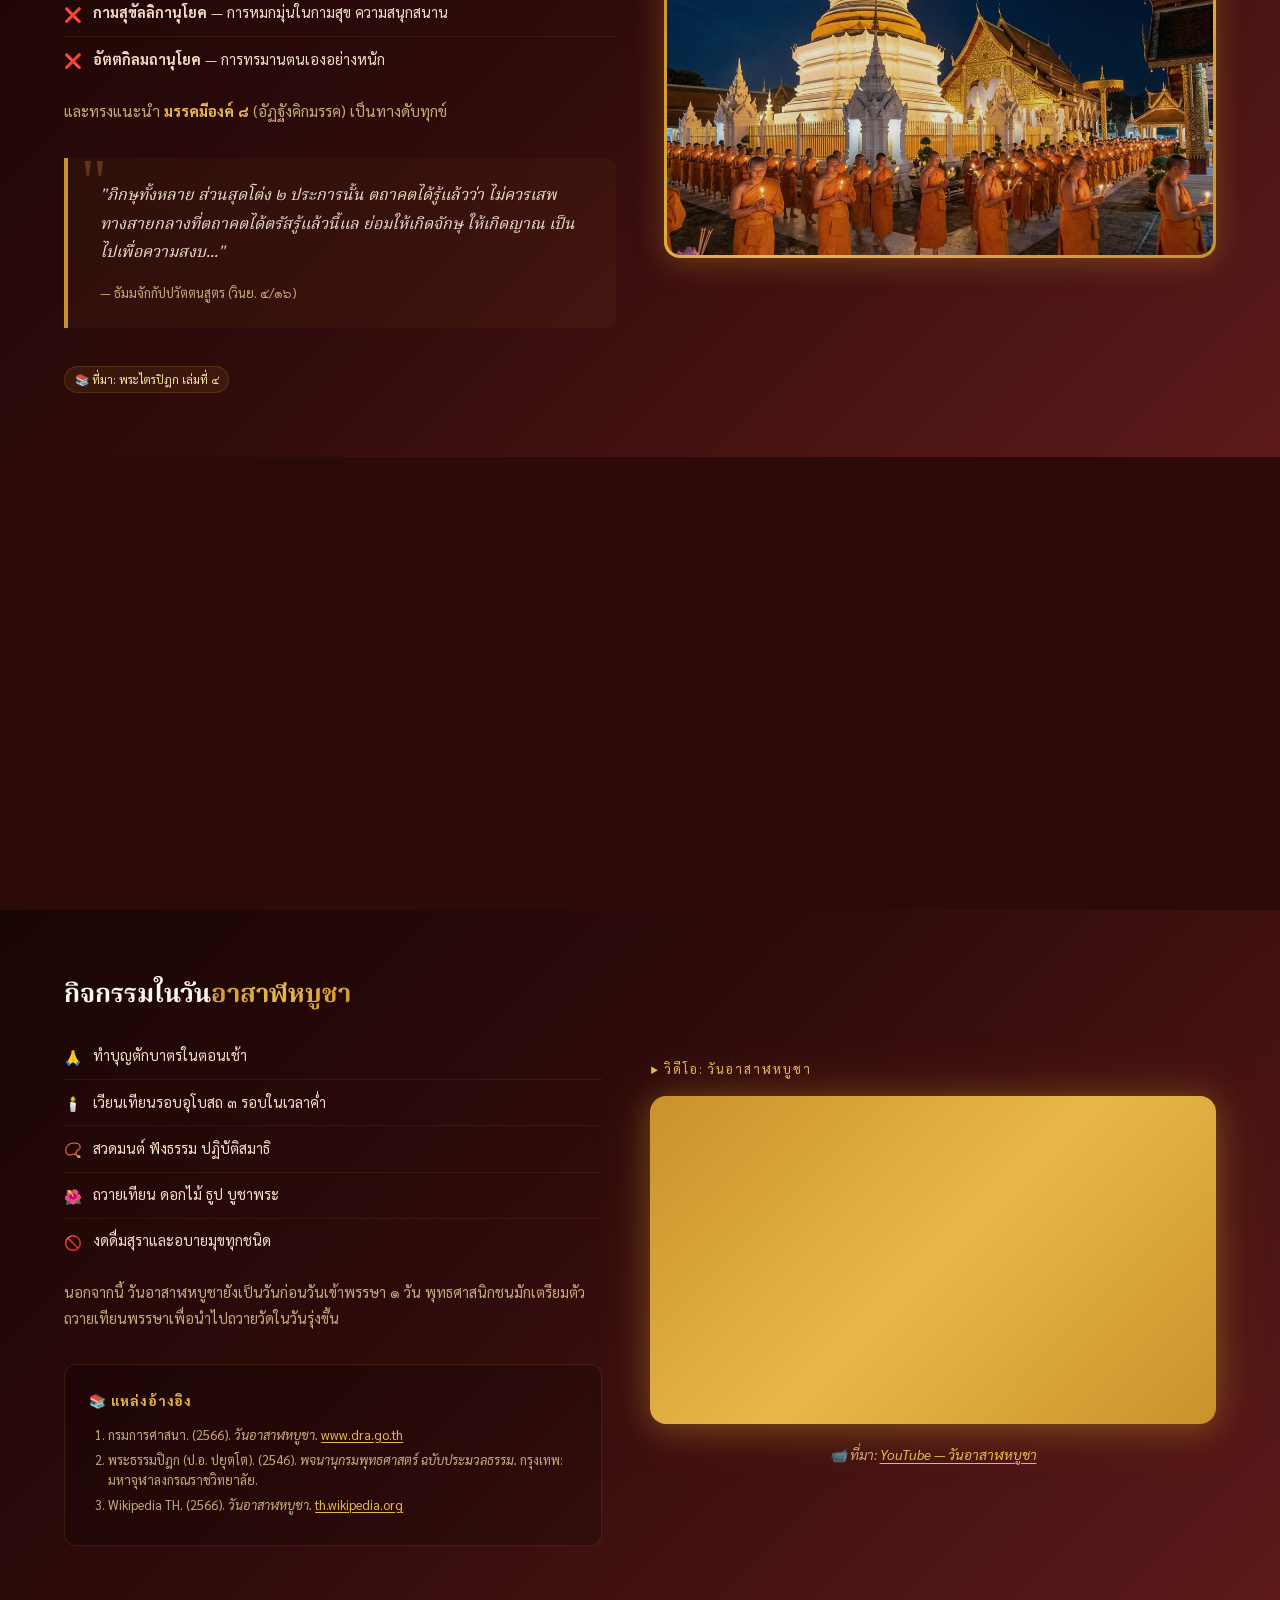
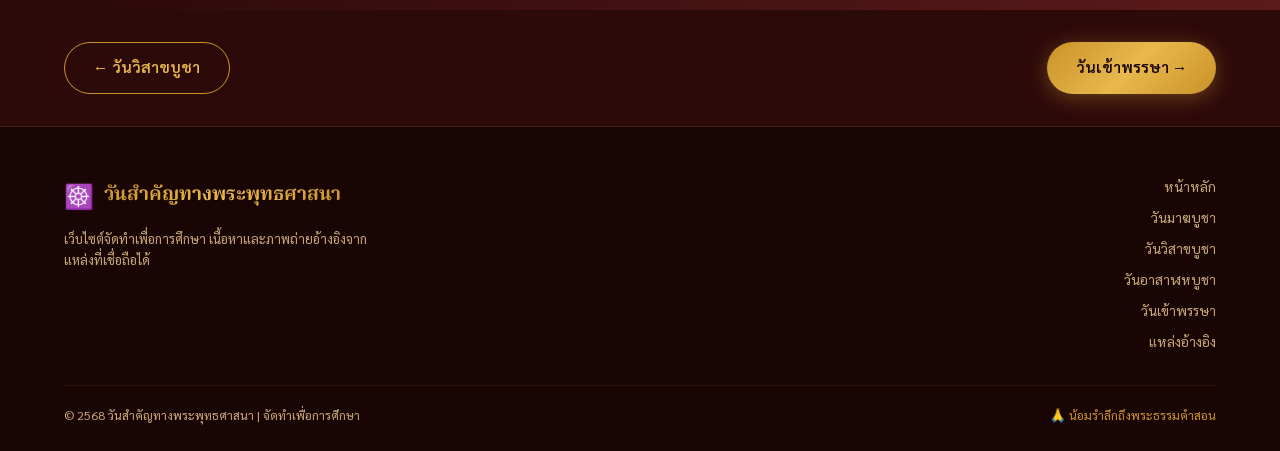
==== commit e8a461a7: "Add files via upload" ====
--- a/asalha.html
+++ b/asalha.html
@@ -1,261 +1,312 @@
 <!DOCTYPE html>
 <html lang="th">
+
 <head>
   <meta charset="UTF-8" />
   <meta name="viewport" content="width=device-width, initial-scale=1.0" />
   <title>วันอาสาฬหบูชา | วันสำคัญทางพระพุทธศาสนา</title>
-  <meta name="description" content="วันอาสาฬหบูชา ตรงกับวันขึ้น 15 ค่ำ เดือน 8 วันที่พระพุทธเจ้าทรงแสดงปฐมเทศนาธัมมจักกัปปวัตตนสูตร แก่ปัญจวัคคีย์" />
-  <link rel="icon" href="data:image/svg+xml,<svg xmlns='http://www.w3.org/2000/svg' viewBox='0 0 100 100'><text y='.9em' font-size='90'>☀️</text></svg>" />
+  <meta name="description"
+    content="วันอาสาฬหบูชา ตรงกับวันขึ้น 15 ค่ำ เดือน 8 วันที่พระพุทธเจ้าทรงแสดงปฐมเทศนาธัมมจักกัปปวัตตนสูตร แก่ปัญจวัคคีย์" />
+  <link rel="icon"
+    href="data:image/svg+xml,<svg xmlns='http://www.w3.org/2000/svg' viewBox='0 0 100 100'><text y='.9em' font-size='90'>☀️</text></svg>" />
   <link rel="stylesheet" href="css/style.css" />
   <link rel="preconnect" href="https://fonts.googleapis.com" />
   <link rel="preconnect" href="https://fonts.gstatic.com" crossorigin />
 </head>
+
 <body>
 
-<!-- NAVBAR -->
-<nav class="navbar" role="navigation" aria-label="เมนูหลัก">
-  <div class="nav-brand">
-    <span class="dharma-wheel" aria-hidden="true">☸️</span>
-    <span class="brand-text">วันสำคัญทางพระพุทธศาสนา</span>
-  </div>
-  <ul class="nav-menu" id="navMenu" role="menubar">
-    <li class="nav-item" role="none"><a href="index.html" role="menuitem">🏠 หน้าหลัก</a></li>
-    <li class="nav-item" role="none"><a href="makha.html" role="menuitem">🌕 มาฆบูชา</a></li>
-    <li class="nav-item" role="none"><a href="visakha.html" role="menuitem">🌸 วิสาขบูชา</a></li>
-    <li class="nav-item" role="none"><a href="asalha.html" role="menuitem">☀️ อาสาฬหบูชา</a></li>
-    <li class="nav-item" role="none"><a href="khao-phansa.html" role="menuitem">🕯️ เข้าพรรษา</a></li>
-    <li class="nav-item" role="none"><a href="references.html" role="menuitem">📚 แหล่งอ้างอิง</a></li>
-  </ul>
-  <button class="nav-toggle" id="navToggle" aria-label="เปิด/ปิดเมนู" aria-expanded="false" aria-controls="navMenu">
-    <span></span><span></span><span></span>
-  </button>
-</nav>
-
-<!-- PAGE HERO -->
-<header class="page-hero" aria-label="วันอาสาฬหบูชา">
-  <div class="page-hero-bg" style="background:linear-gradient(135deg,#1a1205 0%,#2d200a 40%,#5c4010 100%);"></div>
-  <div class="hero-particles" aria-hidden="true"></div>
-  <div class="page-hero-content">
-    <nav class="breadcrumb" aria-label="เส้นทางนำทาง">
-      <a href="index.html">หน้าหลัก</a>
-      <span class="sep" aria-hidden="true">›</span>
-      <span>วันอาสาฬหบูชา</span>
-    </nav>
-    <div class="page-hero-eyebrow">
-      <span>☀️</span> ขึ้น 15 ค่ำ เดือน 8
+  <!-- NAVBAR -->
+  <nav class="navbar" role="navigation" aria-label="เมนูหลัก">
+    <div class="nav-brand">
+      <span class="dharma-wheel" aria-hidden="true">☸️</span>
+      <span class="brand-text">วันสำคัญทางพระพุทธศาสนา</span>
     </div>
-    <h1 class="page-hero-title">
-      <span class="gold-text">วันอาสาฬหบูชา</span>
-    </h1>
-    <p class="page-hero-desc">
-      Asalha Bucha Day — วันแห่งปฐมเทศนา กำเนิดพระรัตนตรัยครบบริบูรณ์
-    </p>
-  </div>
-</header>
-
-<main>
-<!-- SECTION 1: ความหมาย -->
-<section class="content-section" id="meaning" aria-labelledby="h2-meaning">
-  <div class="container">
-    <div class="two-col">
-      <div class="content-image-frame fade-in">
-        <img
-          src="images/asalha.png"
-          alt="พระสงฆ์วันอาสาฬหบูชา"
-          loading="lazy"
-        />
-      </div>
-      <div class="content-text fade-in">
-        <h2 id="h2-meaning">ความหมายของ<span class="gold-text">วันอาสาฬหบูชา</span></h2>
-        <p>
-          <strong style="color:var(--gold-light);">"อาสาฬหบูชา"</strong> มาจากภาษาบาลี
-          <em>"อาสาฬห"</em> หมายถึง เดือน ๘ (เดือนอาสาฬหะ) และ <em>"บูชา"</em> หมายถึง การบูชา
-          รวมความว่า "การบูชาในเดือนอาสาฬหะ"
-        </p>
-        <p>
-          วันอาสาฬหบูชาตรงกับวันขึ้น ๑๕ ค่ำ เดือน ๘ เป็นวันที่พระพุทธเจ้าทรงแสดงพระธรรมเทศนาครั้งแรก
-          คือ <strong style="color:var(--gold-light);">"ธัมมจักกัปปวัตตนสูตร"</strong>
-          แก่ปัญจวัคคีย์ ณ ป่าอิสิปตนมฤคทายวัน เมืองพาราณสี
-        </p>
-        <p>
-          ถือได้ว่าเป็นวันกำเนิด <strong>พระรัตนตรัย</strong> อย่างสมบูรณ์ คือ
-          มีพระพุทธ พระธรรม และพระสงฆ์ ครบทั้ง ๓ ประการ
-        </p>
-        <span class="source-tag">📚 ที่มา: กรมการศาสนา กระทรวงวัฒนธรรม</span>
-      </div>
+    <ul class="nav-menu" id="navMenu" role="menubar">
+      <li class="nav-item" role="none"><a href="index.html" role="menuitem">🏠 หน้าหลัก</a></li>
+      <li class="nav-item" role="none"><a href="makha.html" role="menuitem">🌕 มาฆบูชา</a></li>
+      <li class="nav-item" role="none"><a href="visakha.html" role="menuitem">🌸 วิสาขบูชา</a></li>
+      <li class="nav-item" role="none"><a href="asalha.html" role="menuitem">☀️ อาสาฬหบูชา</a></li>
+      <li class="nav-item" role="none"><a href="khao-phansa.html" role="menuitem">🕯️ เข้าพรรษา</a></li>
+      <li class="nav-item" role="none"><a href="references.html" role="menuitem">📚 แหล่งอ้างอิง</a></li>
+    </ul>
+    <button class="nav-toggle" id="navToggle" aria-label="เปิด/ปิดเมนู" aria-expanded="false" aria-controls="navMenu">
+      <span></span><span></span><span></span>
+    </button>
+  </nav>
+
+  <!-- PAGE HERO -->
+  <header class="page-hero" aria-label="วันอาสาฬหบูชา">
+    <div class="page-hero-bg" style="background:linear-gradient(135deg,#1a1205 0%,#2d200a 40%,#5c4010 100%);"></div>
+    <div class="hero-particles" aria-hidden="true"></div>
+    <div class="page-hero-content">
+      <nav class="breadcrumb" aria-label="เส้นทางนำทาง">
+        <a href="index.html">หน้าหลัก</a>
+        <span class="sep" aria-hidden="true">›</span>
+        <span>วันอาสาฬหบูชา</span>
+      </nav>
+      <div class="page-hero-eyebrow">
+        <span>☀️</span> ขึ้น 15 ค่ำ เดือน 8
+      </div>
+      <h1 class="page-hero-title">
+        <span class="gold-text">วันอาสาฬหบูชา</span>
+      </h1>
+      <p class="page-hero-desc">
+        Asalha Bucha Day — วันแห่งปฐมเทศนา กำเนิดพระรัตนตรัยครบบริบูรณ์
+      </p>
+    </div>
+  </header>
+
+  <main>
+    <!-- SECTION 1: ความหมาย -->
+    <section class="content-section" id="meaning" aria-labelledby="h2-meaning">
+      <div class="container">
+        <div class="two-col">
+          <div class="content-image-frame fade-in">
+            <img src="images/asalha.png" alt="พระสงฆ์วันอาสาฬหบูชา" loading="lazy" />
+          </div>
+          <div class="content-text fade-in">
+            <h2 id="h2-meaning">ความหมายของ<span class="gold-text">วันอาสาฬหบูชา</span></h2>
+            <p>
+              <strong style="color:var(--gold-light);">"อาสาฬหบูชา"</strong> มาจากภาษาบาลี
+              <em>"อาสาฬห"</em> หมายถึง เดือน ๘ (เดือนอาสาฬหะ) และ <em>"บูชา"</em> หมายถึง การบูชา
+              รวมความว่า "การบูชาในเดือนอาสาฬหะ"
+            </p>
+            <p>
+              วันอาสาฬหบูชาตรงกับวันขึ้น ๑๕ ค่ำ เดือน ๘ เป็นวันที่พระพุทธเจ้าทรงแสดงพระธรรมเทศนาครั้งแรก
+              คือ <strong style="color:var(--gold-light);">"ธัมมจักกัปปวัตตนสูตร"</strong>
+              แก่ปัญจวัคคีย์ ณ ป่าอิสิปตนมฤคทายวัน เมืองพาราณสี
+            </p>
+            <p>
+              ถือได้ว่าเป็นวันกำเนิด <strong>พระรัตนตรัย</strong> อย่างสมบูรณ์ คือ
+              มีพระพุทธ พระธรรม และพระสงฆ์ ครบทั้ง ๓ ประการ
+            </p>
+            <span class="source-tag">📚 ที่มา: กรมการศาสนา กระทรวงวัฒนธรรม</span>
+          </div>
+        </div>
+      </div>
+    </section>
+
+    <!-- SECTION 2: รัตนตรัย -->
+    <section class="content-section" id="ratana" aria-labelledby="h2-ratana">
+      <div class="container">
+        <div class="section-header fade-in" style="margin-bottom:2rem;">
+          <span class="section-eyebrow">💎 กำเนิดพระรัตนตรัย</span>
+          <h2 id="h2-ratana" class="section-title">พระ<span class="accent">รัตนตรัย</span></h2>
+          <p class="section-desc">ในวันอาสาฬหบูชา พระรัตนตรัยครบบริบูรณ์เป็นครั้งแรก</p>
+        </div>
+        <div style="display:grid;grid-template-columns:repeat(auto-fit,minmax(220px,1fr));gap:1.8rem;">
+          <div class="sig-item fade-in">
+            <div class="sig-icon">🙏</div>
+            <h3 style="font-family:'Noto Serif Thai',serif;color:var(--cream);font-size:1.1rem;margin:0.5rem 0;">พระพุทธ
+            </h3>
+            <p style="font-size:0.85rem;color:var(--text-muted);">พระพุทธเจ้าผู้ตรัสรู้ ทรงเป็นพระศาสดาของพระพุทธศาสนา
+            </p>
+          </div>
+          <div class="sig-item fade-in">
+            <div class="sig-icon">📖</div>
+            <h3 style="font-family:'Noto Serif Thai',serif;color:var(--cream);font-size:1.1rem;margin:0.5rem 0;">พระธรรม
+            </h3>
+            <p style="font-size:0.85rem;color:var(--text-muted);">ธัมมจักกัปปวัตตนสูตร
+              คำสอนของพระพุทธเจ้าที่ทรงแสดงเป็นครั้งแรก</p>
+          </div>
+          <div class="sig-item fade-in">
+            <div class="sig-icon">🧘</div>
+            <h3 style="font-family:'Noto Serif Thai',serif;color:var(--cream);font-size:1.1rem;margin:0.5rem 0;">พระสงฆ์
+            </h3>
+            <p style="font-size:0.85rem;color:var(--text-muted);">ท่านโกณฑัญญะ บรรลุธรรมสำเร็จเป็นพระอรหันต์รูปแรก
+              กำเนิดพระสงฆ์รูปแรก</p>
+          </div>
+        </div>
+      </div>
+    </section>
+
+    <!-- SECTION 3: มัชฌิมาปฏิปทา -->
+    <section class="content-section" id="middle-path" aria-labelledby="h2-middle">
+      <div class="container">
+        <div class="two-col reverse">
+          <div class="content-image-frame fade-in">
+            <img src="images/makha.png" alt="ธัมมจักกัปปวัตตนสูตร" loading="lazy" />
+          </div>
+          <div class="content-text fade-in">
+            <h2 id="h2-middle"><span class="gold-text">มัชฌิมาปฏิปทา</span><br />ทางสายกลาง</h2>
+            <p>
+              ในปฐมเทศนา พระพุทธเจ้าทรงแสดง <strong style="color:var(--gold-light);">มัชฌิมาปฏิปทา</strong>
+              (ทางสายกลาง) โดยทรงแนะนำให้ละทางสุดโต่ง ๒ ทาง ได้แก่
+            </p>
+            <ul class="info-list">
+              <li>
+                <span class="bullet">❌</span>
+                <span><strong>กามสุขัลลิกานุโยค</strong> — การหมกมุ่นในกามสุข ความสนุกสนาน</span>
+              </li>
+              <li>
+                <span class="bullet">❌</span>
+                <span><strong>อัตตกิลมถานุโยค</strong> — การทรมานตนเองอย่างหนัก</span>
+              </li>
+            </ul>
+            <p>และทรงแนะนำ <strong style="color:var(--gold-light);">มรรคมีองค์ ๘</strong> (อัฏฐังคิกมรรค)
+              เป็นทางดับทุกข์</p>
+            <div class="quote-block">
+              <em>"ภิกษุทั้งหลาย ส่วนสุดโต่ง ๒ ประการนั้น ตถาคตได้รู้แล้วว่า ไม่ควรเสพ
+                ทางสายกลางที่ตถาคตได้ตรัสรู้แล้วนี้แล ย่อมให้เกิดจักษุ ให้เกิดญาณ เป็นไปเพื่อความสงบ..."</em>
+              <span class="quote-source">— ธัมมจักกัปปวัตตนสูตร (วินย. ๔/๑๖)</span>
+            </div>
+            <span class="source-tag">📚 ที่มา: พระไตรปิฎก เล่มที่ ๔</span>
+          </div>
+        </div>
+      </div>
+    </section>
+
+    <!-- SECTION 4: มรรค 8 -->
+    <section class="content-section" id="eightfold" aria-labelledby="h2-eightfold">
+      <div class="container">
+        <div class="section-header fade-in" style="margin-bottom:2rem;">
+          <span class="section-eyebrow">☸️ ทางแห่งการดับทุกข์</span>
+          <h2 id="h2-eightfold" class="section-title">มรรค<span class="accent">มีองค์ ๘</span></h2>
+        </div>
+        <div style="display:grid;grid-template-columns:repeat(auto-fit,minmax(200px,1fr));gap:1rem;">
+          <div class="link-card fade-in">
+            <div class="link-icon">1️⃣</div>
+            <div class="link-info">
+              <div class="link-title">สัมมาทิฏฐิ</div>
+              <div class="link-url">ความเห็นชอบ</div>
+            </div>
+          </div>
+          <div class="link-card fade-in">
+            <div class="link-icon">2️⃣</div>
+            <div class="link-info">
+              <div class="link-title">สัมมาสังกัปปะ</div>
+              <div class="link-url">ความดำริชอบ</div>
+            </div>
+          </div>
+          <div class="link-card fade-in">
+            <div class="link-icon">3️⃣</div>
+            <div class="link-info">
+              <div class="link-title">สัมมาวาจา</div>
+              <div class="link-url">วาจาชอบ</div>
+            </div>
+          </div>
+          <div class="link-card fade-in">
+            <div class="link-icon">4️⃣</div>
+            <div class="link-info">
+              <div class="link-title">สัมมากัมมันตะ</div>
+              <div class="link-url">การงานชอบ</div>
+            </div>
+          </div>
+          <div class="link-card fade-in">
+            <div class="link-icon">5️⃣</div>
+            <div class="link-info">
+              <div class="link-title">สัมมาอาชีวะ</div>
+              <div class="link-url">การเลี้ยงชีพชอบ</div>
+            </div>
+          </div>
+          <div class="link-card fade-in">
+            <div class="link-icon">6️⃣</div>
+            <div class="link-info">
+              <div class="link-title">สัมมาวายามะ</div>
+              <div class="link-url">ความเพียรชอบ</div>
+            </div>
+          </div>
+          <div class="link-card fade-in">
+            <div class="link-icon">7️⃣</div>
+            <div class="link-info">
+              <div class="link-title">สัมมาสติ</div>
+              <div class="link-url">ความระลึกชอบ</div>
+            </div>
+          </div>
+          <div class="link-card fade-in">
+            <div class="link-icon">8️⃣</div>
+            <div class="link-info">
+              <div class="link-title">สัมมาสมาธิ</div>
+              <div class="link-url">ความตั้งมั่นชอบ</div>
+            </div>
+          </div>
+        </div>
+      </div>
+    </section>
+
+    <!-- SECTION 5: กิจกรรม + วิดีโอ -->
+    <section class="content-section" id="activities" aria-labelledby="h2-activities">
+      <div class="container">
+        <div class="two-col">
+          <div class="content-text fade-in">
+            <h2 id="h2-activities">กิจกรรมในวัน<span class="gold-text">อาสาฬหบูชา</span></h2>
+            <ul class="info-list">
+              <li><span class="bullet">🙏</span><span>ทำบุญตักบาตรในตอนเช้า</span></li>
+              <li><span class="bullet">🕯️</span><span>เวียนเทียนรอบอุโบสถ ๓ รอบในเวลาค่ำ</span></li>
+              <li><span class="bullet">📿</span><span>สวดมนต์ ฟังธรรม ปฏิบัติสมาธิ</span></li>
+              <li><span class="bullet">🌺</span><span>ถวายเทียน ดอกไม้ ธูป บูชาพระ</span></li>
+              <li><span class="bullet">🚫</span><span>งดดื่มสุราและอบายมุขทุกชนิด</span></li>
+            </ul>
+            <p style="color:var(--text-muted);font-size:0.9rem;margin-top:1rem;">
+              นอกจากนี้ วันอาสาฬหบูชายังเป็นวันก่อนวันเข้าพรรษา ๑ วัน
+              พุทธศาสนิกชนมักเตรียมตัวถวายเทียนพรรษาเพื่อนำไปถวายวัดในวันรุ่งขึ้น
+            </p>
+            <div class="references-box">
+              <h4>📚 แหล่งอ้างอิง</h4>
+              <ol>
+                <li>กรมการศาสนา. (2566). <em>วันอาสาฬหบูชา.</em> <a href="https://www.dra.go.th"
+                    target="_blank">www.dra.go.th</a></li>
+                <li>พระธรรมปิฎก (ป.อ. ปยุตฺโต). (2546). <em>พจนานุกรมพุทธศาสตร์ ฉบับประมวลธรรม.</em> กรุงเทพ:
+                  มหาจุฬาลงกรณราชวิทยาลัย.</li>
+                <li>Wikipedia TH. (2566). <em>วันอาสาฬหบูชา.</em> <a href="https://th.wikipedia.org/wiki/วันอาสาฬหบูชา"
+                    target="_blank">th.wikipedia.org</a></li>
+              </ol>
+            </div>
+          </div>
+          <div class="fade-in">
+            <div class="section-eyebrow" style="text-align:center;margin-bottom:1rem;">▶ วิดีโอ: วันอาสาฬหบูชา</div>
+            <div class="video-frame-outer">
+              <iframe width="560" height="315" src="https://www.youtube.com/embed/GMLLkM2YDbI?si=XbhpHKyNUgzaq3sA"
+                title="YouTube video player" frameborder="0"
+                allow="accelerometer; autoplay; clipboard-write; encrypted-media; gyroscope; picture-in-picture; web-share"
+                referrerpolicy="strict-origin-when-cross-origin" allowfullscreen></iframe>
+            </div>
+            <p class="video-caption">📹 ที่มา: <a
+                href="https://www.youtube.com/@%E0%B8%AA%E0%B9%8D%E0%B8%B2%E0%B8%99%E0%B8%B1%E0%B8%81%E0%B8%87%E0%B8%B2%E0%B8%99%E0%B8%A7%E0%B8%B1%E0%B8%92%E0%B8%99%E0%B8%98%E0%B8%A3%E0%B8%A3%E0%B8%A1%E0%B8%88%E0%B8%B1%E0%B8%87%E0%B8%AB%E0%B8%A7%E0%B8%B1%E0%B8%94%E0%B8%99%E0%B8%84%E0%B8%A3%E0%B8%9B%E0%B8%90%E0%B8%A1"
+                target="_blank">YouTube — วันอาสาฬหบูชา</a></p>
+          </div>
+        </div>
+      </div>
+    </section>
+  </main>
+
+  <!-- NAV BUTTONS -->
+  <div style="padding:2rem 0;background:var(--maroon-dark);">
+    <div class="container" style="display:flex;justify-content:space-between;flex-wrap:wrap;gap:1rem;">
+      <a href="visakha.html" class="btn btn-outline" id="btn-prev-visakha">← วันวิสาขบูชา</a>
+      <a href="khao-phansa.html" class="btn btn-gold" id="btn-next-khao">วันเข้าพรรษา →</a>
     </div>
   </div>
-</section>
-
-<!-- SECTION 2: รัตนตรัย -->
-<section class="content-section" id="ratana" aria-labelledby="h2-ratana">
-  <div class="container">
-    <div class="section-header fade-in" style="margin-bottom:2rem;">
-      <span class="section-eyebrow">💎 กำเนิดพระรัตนตรัย</span>
-      <h2 id="h2-ratana" class="section-title">พระ<span class="accent">รัตนตรัย</span></h2>
-      <p class="section-desc">ในวันอาสาฬหบูชา พระรัตนตรัยครบบริบูรณ์เป็นครั้งแรก</p>
+
+  <!-- FOOTER -->
+  <footer class="footer" role="contentinfo">
+    <div class="container">
+      <div class="footer-content">
+        <div class="footer-brand">
+          <div class="nav-brand" style="margin-bottom:0.8rem;">
+            <span style="font-size:1.5rem;">☸️</span>
+            <span class="brand-text">วันสำคัญทางพระพุทธศาสนา</span>
+          </div>
+          <p>เว็บไซต์จัดทำเพื่อการศึกษา เนื้อหาและภาพถ่ายอ้างอิงจากแหล่งที่เชื่อถือได้</p>
+        </div>
+        <nav class="footer-links" aria-label="ลิงก์ท้ายหน้า">
+          <a href="index.html">หน้าหลัก</a>
+          <a href="makha.html">วันมาฆบูชา</a>
+          <a href="visakha.html">วันวิสาขบูชา</a>
+          <a href="asalha.html">วันอาสาฬหบูชา</a>
+          <a href="khao-phansa.html">วันเข้าพรรษา</a>
+          <a href="references.html">แหล่งอ้างอิง</a>
+        </nav>
+      </div>
+      <div class="footer-bottom">
+        <p>© 2568 วันสำคัญทางพระพุทธศาสนา | จัดทำเพื่อการศึกษา</p>
+        <p style="color:var(--gold-primary);">🙏 น้อมรำลึกถึงพระธรรมคำสอน</p>
+      </div>
     </div>
-    <div style="display:grid;grid-template-columns:repeat(auto-fit,minmax(220px,1fr));gap:1.8rem;">
-      <div class="sig-item fade-in">
-        <div class="sig-icon">🙏</div>
-        <h3 style="font-family:'Noto Serif Thai',serif;color:var(--cream);font-size:1.1rem;margin:0.5rem 0;">พระพุทธ</h3>
-        <p style="font-size:0.85rem;color:var(--text-muted);">พระพุทธเจ้าผู้ตรัสรู้ ทรงเป็นพระศาสดาของพระพุทธศาสนา</p>
-      </div>
-      <div class="sig-item fade-in">
-        <div class="sig-icon">📖</div>
-        <h3 style="font-family:'Noto Serif Thai',serif;color:var(--cream);font-size:1.1rem;margin:0.5rem 0;">พระธรรม</h3>
-        <p style="font-size:0.85rem;color:var(--text-muted);">ธัมมจักกัปปวัตตนสูตร คำสอนของพระพุทธเจ้าที่ทรงแสดงเป็นครั้งแรก</p>
-      </div>
-      <div class="sig-item fade-in">
-        <div class="sig-icon">🧘</div>
-        <h3 style="font-family:'Noto Serif Thai',serif;color:var(--cream);font-size:1.1rem;margin:0.5rem 0;">พระสงฆ์</h3>
-        <p style="font-size:0.85rem;color:var(--text-muted);">ท่านโกณฑัญญะ บรรลุธรรมสำเร็จเป็นพระอรหันต์รูปแรก กำเนิดพระสงฆ์รูปแรก</p>
-      </div>
-    </div>
-  </div>
-</section>
-
-<!-- SECTION 3: มัชฌิมาปฏิปทา -->
-<section class="content-section" id="middle-path" aria-labelledby="h2-middle">
-  <div class="container">
-    <div class="two-col reverse">
-      <div class="content-image-frame fade-in">
-        <img
-          src="images/makha.png"
-          alt="ธัมมจักกัปปวัตตนสูตร"
-          loading="lazy"
-        />
-      </div>
-      <div class="content-text fade-in">
-        <h2 id="h2-middle"><span class="gold-text">มัชฌิมาปฏิปทา</span><br/>ทางสายกลาง</h2>
-        <p>
-          ในปฐมเทศนา พระพุทธเจ้าทรงแสดง <strong style="color:var(--gold-light);">มัชฌิมาปฏิปทา</strong>
-          (ทางสายกลาง) โดยทรงแนะนำให้ละทางสุดโต่ง ๒ ทาง ได้แก่
-        </p>
-        <ul class="info-list">
-          <li>
-            <span class="bullet">❌</span>
-            <span><strong>กามสุขัลลิกานุโยค</strong> — การหมกมุ่นในกามสุข ความสนุกสนาน</span>
-          </li>
-          <li>
-            <span class="bullet">❌</span>
-            <span><strong>อัตตกิลมถานุโยค</strong> — การทรมานตนเองอย่างหนัก</span>
-          </li>
-        </ul>
-        <p>และทรงแนะนำ <strong style="color:var(--gold-light);">มรรคมีองค์ ๘</strong> (อัฏฐังคิกมรรค) เป็นทางดับทุกข์</p>
-        <div class="quote-block">
-          <em>"ภิกษุทั้งหลาย ส่วนสุดโต่ง ๒ ประการนั้น ตถาคตได้รู้แล้วว่า ไม่ควรเสพ
-          ทางสายกลางที่ตถาคตได้ตรัสรู้แล้วนี้แล ย่อมให้เกิดจักษุ ให้เกิดญาณ เป็นไปเพื่อความสงบ..."</em>
-          <span class="quote-source">— ธัมมจักกัปปวัตตนสูตร (วินย. ๔/๑๖)</span>
-        </div>
-        <span class="source-tag">📚 ที่มา: พระไตรปิฎก เล่มที่ ๔</span>
-      </div>
-    </div>
-  </div>
-</section>
-
-<!-- SECTION 4: มรรค 8 -->
-<section class="content-section" id="eightfold" aria-labelledby="h2-eightfold">
-  <div class="container">
-    <div class="section-header fade-in" style="margin-bottom:2rem;">
-      <span class="section-eyebrow">☸️ ทางแห่งการดับทุกข์</span>
-      <h2 id="h2-eightfold" class="section-title">มรรค<span class="accent">มีองค์ ๘</span></h2>
-    </div>
-    <div style="display:grid;grid-template-columns:repeat(auto-fit,minmax(200px,1fr));gap:1rem;">
-      <div class="link-card fade-in"><div class="link-icon">1️⃣</div><div class="link-info"><div class="link-title">สัมมาทิฏฐิ</div><div class="link-url">ความเห็นชอบ</div></div></div>
-      <div class="link-card fade-in"><div class="link-icon">2️⃣</div><div class="link-info"><div class="link-title">สัมมาสังกัปปะ</div><div class="link-url">ความดำริชอบ</div></div></div>
-      <div class="link-card fade-in"><div class="link-icon">3️⃣</div><div class="link-info"><div class="link-title">สัมมาวาจา</div><div class="link-url">วาจาชอบ</div></div></div>
-      <div class="link-card fade-in"><div class="link-icon">4️⃣</div><div class="link-info"><div class="link-title">สัมมากัมมันตะ</div><div class="link-url">การงานชอบ</div></div></div>
-      <div class="link-card fade-in"><div class="link-icon">5️⃣</div><div class="link-info"><div class="link-title">สัมมาอาชีวะ</div><div class="link-url">การเลี้ยงชีพชอบ</div></div></div>
-      <div class="link-card fade-in"><div class="link-icon">6️⃣</div><div class="link-info"><div class="link-title">สัมมาวายามะ</div><div class="link-url">ความเพียรชอบ</div></div></div>
-      <div class="link-card fade-in"><div class="link-icon">7️⃣</div><div class="link-info"><div class="link-title">สัมมาสติ</div><div class="link-url">ความระลึกชอบ</div></div></div>
-      <div class="link-card fade-in"><div class="link-icon">8️⃣</div><div class="link-info"><div class="link-title">สัมมาสมาธิ</div><div class="link-url">ความตั้งมั่นชอบ</div></div></div>
-    </div>
-  </div>
-</section>
-
-<!-- SECTION 5: กิจกรรม + วิดีโอ -->
-<section class="content-section" id="activities" aria-labelledby="h2-activities">
-  <div class="container">
-    <div class="two-col">
-      <div class="content-text fade-in">
-        <h2 id="h2-activities">กิจกรรมในวัน<span class="gold-text">อาสาฬหบูชา</span></h2>
-        <ul class="info-list">
-          <li><span class="bullet">🙏</span><span>ทำบุญตักบาตรในตอนเช้า</span></li>
-          <li><span class="bullet">🕯️</span><span>เวียนเทียนรอบอุโบสถ ๓ รอบในเวลาค่ำ</span></li>
-          <li><span class="bullet">📿</span><span>สวดมนต์ ฟังธรรม ปฏิบัติสมาธิ</span></li>
-          <li><span class="bullet">🌺</span><span>ถวายเทียน ดอกไม้ ธูป บูชาพระ</span></li>
-          <li><span class="bullet">🚫</span><span>งดดื่มสุราและอบายมุขทุกชนิด</span></li>
-        </ul>
-        <p style="color:var(--text-muted);font-size:0.9rem;margin-top:1rem;">
-          นอกจากนี้ วันอาสาฬหบูชายังเป็นวันก่อนวันเข้าพรรษา ๑ วัน
-          พุทธศาสนิกชนมักเตรียมตัวถวายเทียนพรรษาเพื่อนำไปถวายวัดในวันรุ่งขึ้น
-        </p>
-        <div class="references-box">
-          <h4>📚 แหล่งอ้างอิง</h4>
-          <ol>
-            <li>กรมการศาสนา. (2566). <em>วันอาสาฬหบูชา.</em> <a href="https://www.dra.go.th" target="_blank">www.dra.go.th</a></li>
-            <li>พระธรรมปิฎก (ป.อ. ปยุตฺโต). (2546). <em>พจนานุกรมพุทธศาสตร์ ฉบับประมวลธรรม.</em> กรุงเทพ: มหาจุฬาลงกรณราชวิทยาลัย.</li>
-            <li>Wikipedia TH. (2566). <em>วันอาสาฬหบูชา.</em> <a href="https://th.wikipedia.org/wiki/วันอาสาฬหบูชา" target="_blank">th.wikipedia.org</a></li>
-          </ol>
-        </div>
-      </div>
-      <div class="fade-in">
-        <div class="section-eyebrow" style="text-align:center;margin-bottom:1rem;">▶ วิดีโอ: วันอาสาฬหบูชา</div>
-        <div class="video-frame-outer">
-          <div class="video-frame-inner">
-            <iframe
-              id="asalha-video"
-              src="https://www.youtube.com/embed/V_CxRFPF0Dk"
-              title="วันอาสาฬหบูชา ปฐมเทศนา ธัมมจักกัปปวัตตนสูตร"
-              allow="accelerometer; autoplay; clipboard-write; encrypted-media; gyroscope; picture-in-picture"
-              allowfullscreen
-              loading="lazy"
-            ></iframe>
-          </div>
-        </div>
-        <p class="video-caption">📹 ที่มา: <a href="https://www.youtube.com/results?search_query=วันอาสาฬหบูชา" target="_blank">YouTube — วันอาสาฬหบูชา</a></p>
-      </div>
-    </div>
-  </div>
-</section>
-</main>
-
-<!-- NAV BUTTONS -->
-<div style="padding:2rem 0;background:var(--maroon-dark);">
-  <div class="container" style="display:flex;justify-content:space-between;flex-wrap:wrap;gap:1rem;">
-    <a href="visakha.html" class="btn btn-outline" id="btn-prev-visakha">← วันวิสาขบูชา</a>
-    <a href="khao-phansa.html" class="btn btn-gold" id="btn-next-khao">วันเข้าพรรษา →</a>
-  </div>
-</div>
-
-<!-- FOOTER -->
-<footer class="footer" role="contentinfo">
-  <div class="container">
-    <div class="footer-content">
-      <div class="footer-brand">
-        <div class="nav-brand" style="margin-bottom:0.8rem;">
-          <span style="font-size:1.5rem;">☸️</span>
-          <span class="brand-text">วันสำคัญทางพระพุทธศาสนา</span>
-        </div>
-        <p>เว็บไซต์จัดทำเพื่อการศึกษา เนื้อหาและภาพถ่ายอ้างอิงจากแหล่งที่เชื่อถือได้</p>
-      </div>
-      <nav class="footer-links" aria-label="ลิงก์ท้ายหน้า">
-        <a href="index.html">หน้าหลัก</a>
-        <a href="makha.html">วันมาฆบูชา</a>
-        <a href="visakha.html">วันวิสาขบูชา</a>
-        <a href="asalha.html">วันอาสาฬหบูชา</a>
-        <a href="khao-phansa.html">วันเข้าพรรษา</a>
-        <a href="references.html">แหล่งอ้างอิง</a>
-      </nav>
-    </div>
-    <div class="footer-bottom">
-      <p>© 2568 วันสำคัญทางพระพุทธศาสนา | จัดทำเพื่อการศึกษา</p>
-      <p style="color:var(--gold-primary);">🙏 น้อมรำลึกถึงพระธรรมคำสอน</p>
-    </div>
-  </div>
-</footer>
-
-<script src="js/main.js"></script>
+  </footer>
+
+  <script src="js/main.js"></script>
 </body>
-</html>
+
+</html>
